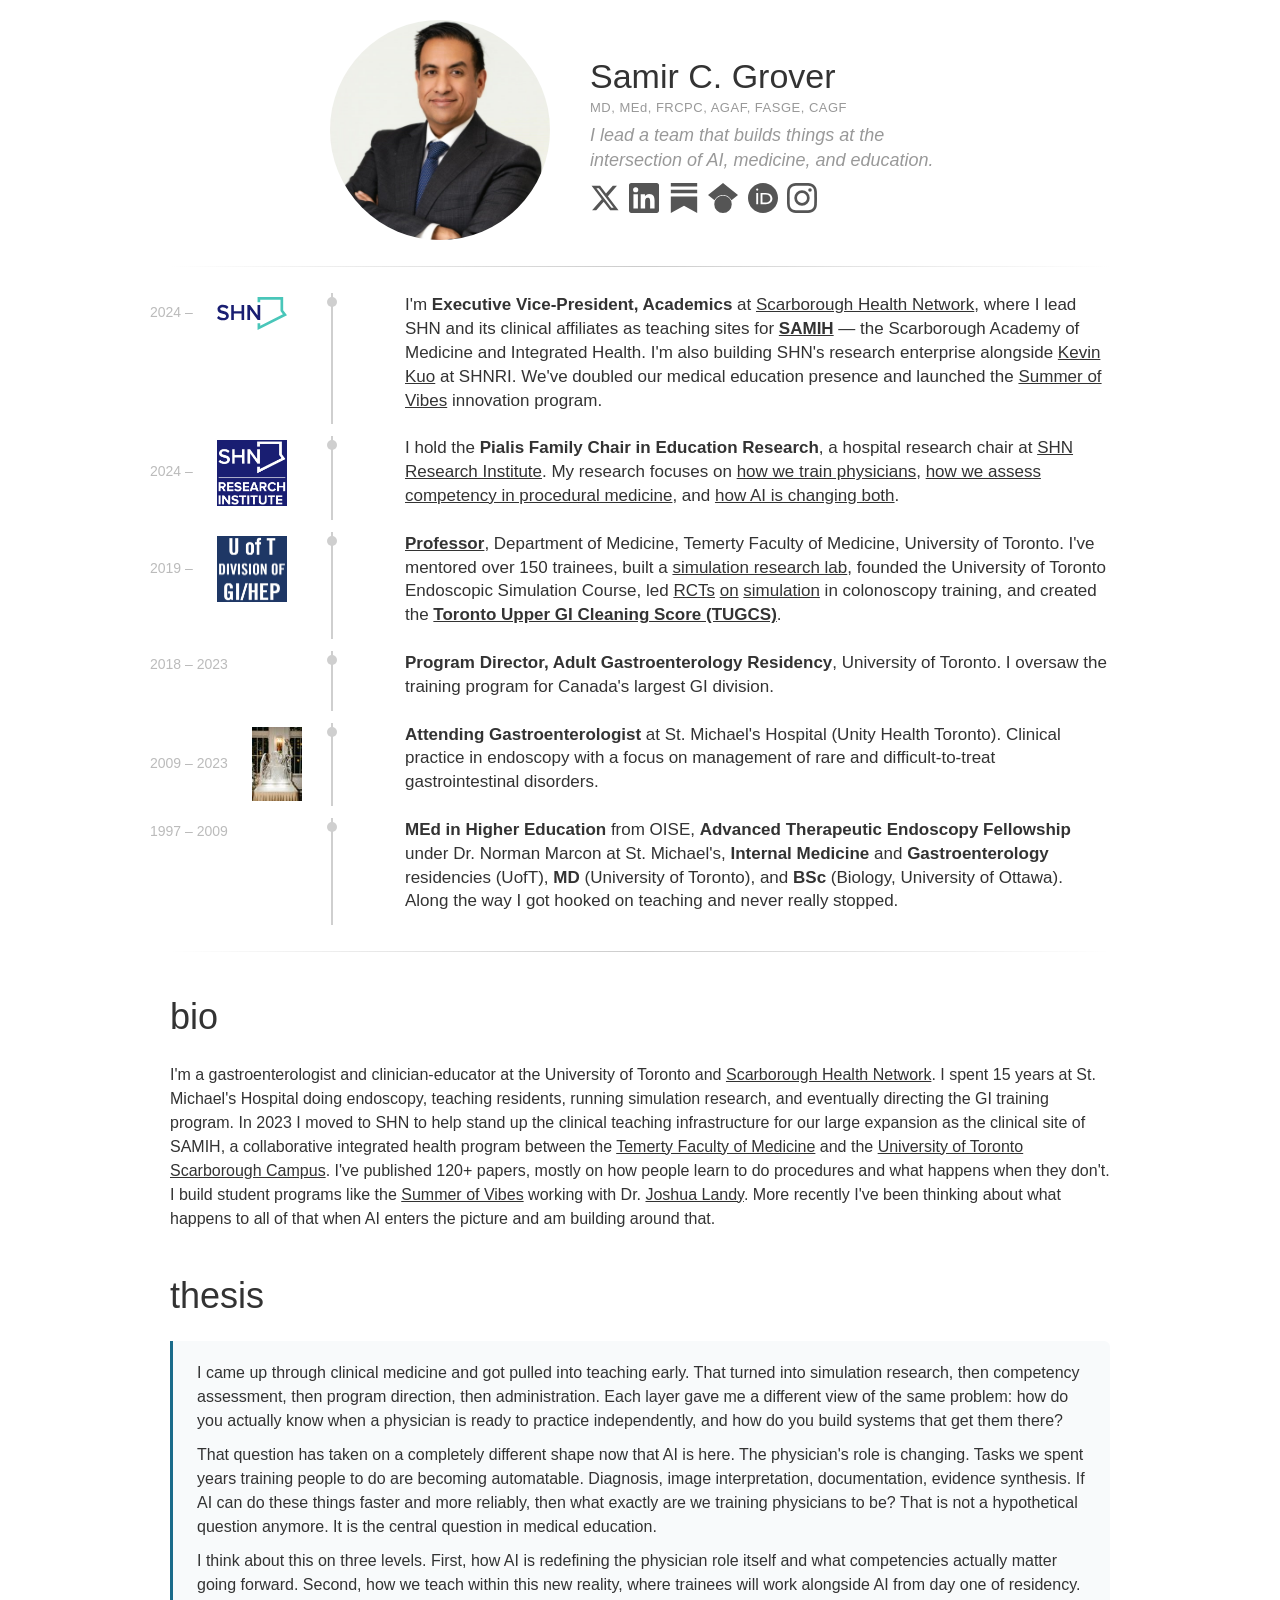
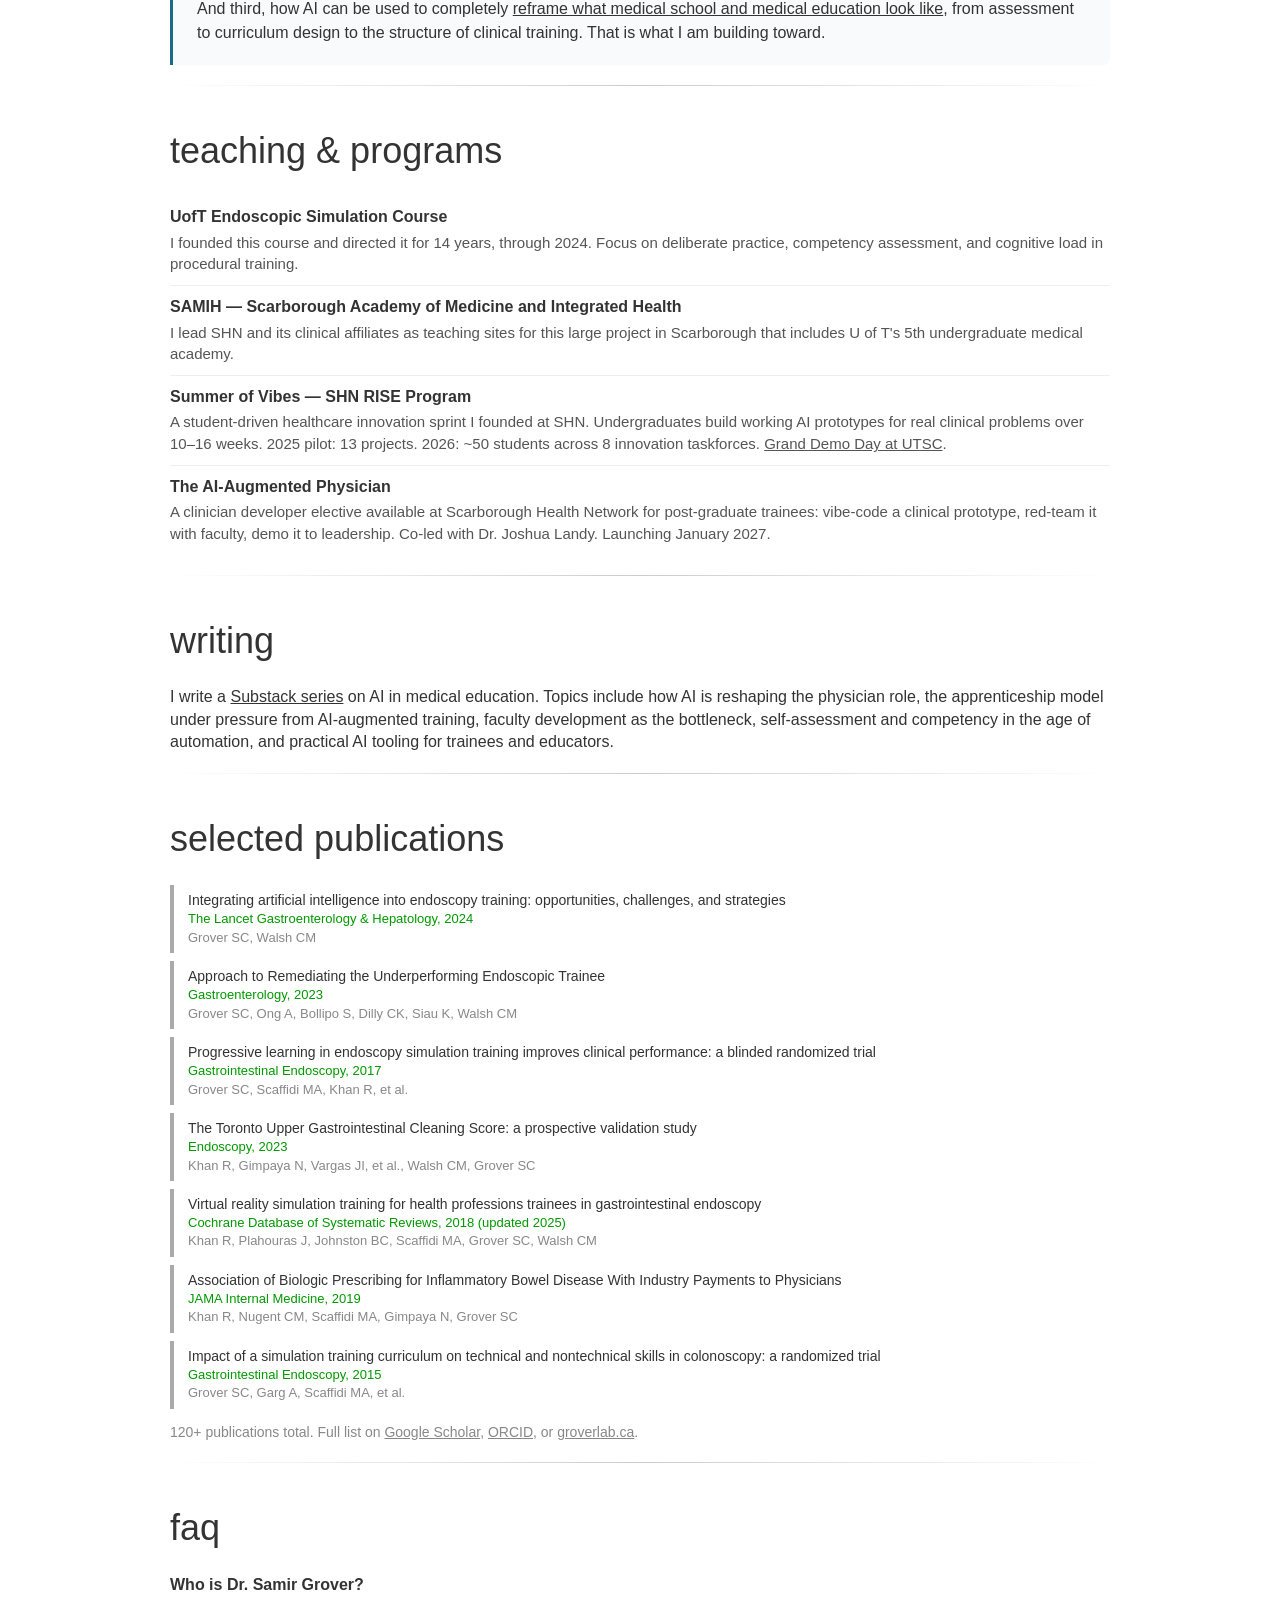
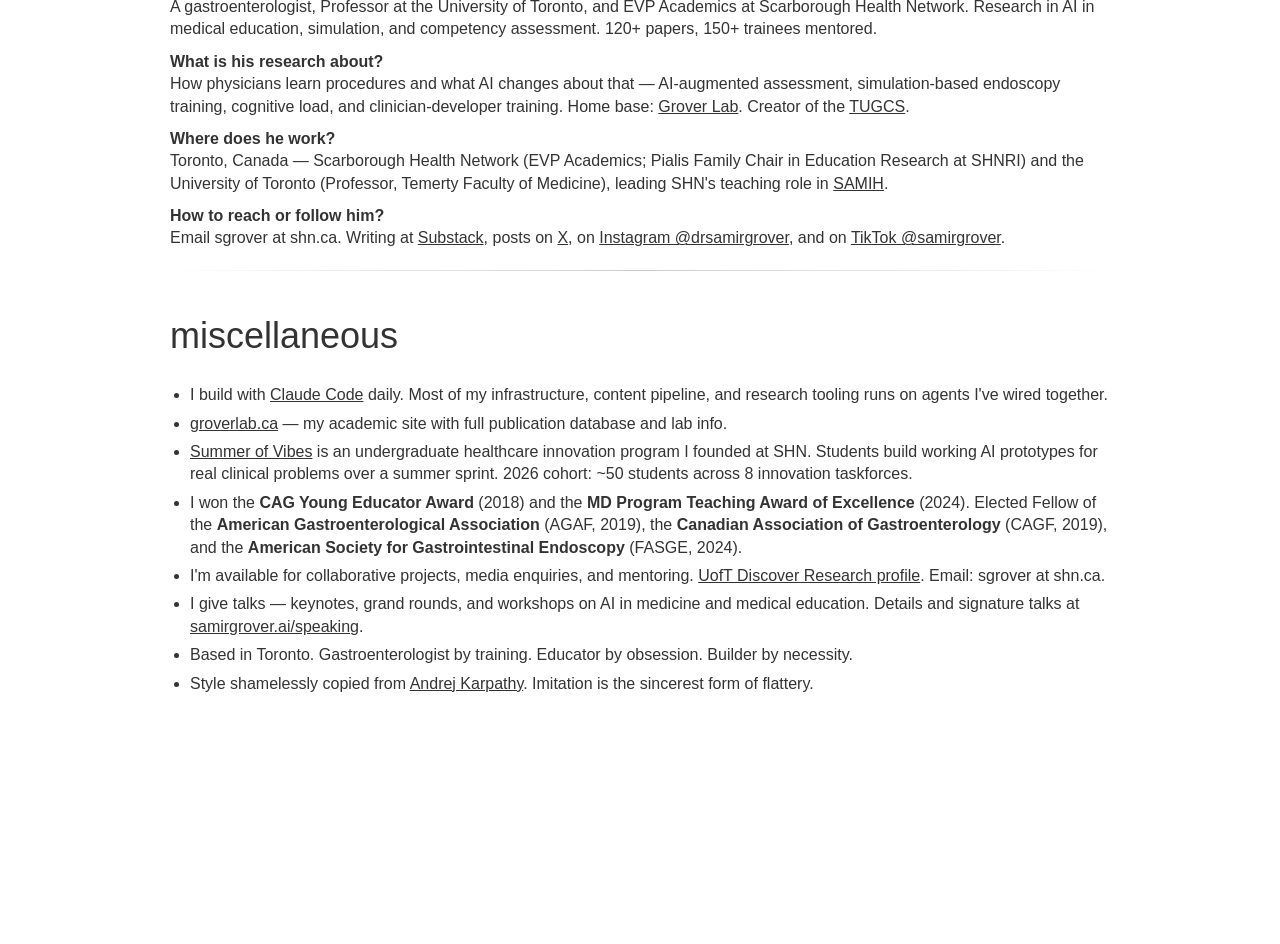
==== index.html @ a2c98791 "AI-Augmented Physician elective: SHN post-grad trainees, drop grant line, launch January 2027 Co-Aut" ====
<!doctype html>
<html lang="en">
<head>
  <meta charset="UTF-8" />
  <meta name="viewport" content="width=device-width, initial-scale=1, shrink-to-fit=no" />
  <title>Dr. Samir C. Grover — Gastroenterologist Toronto | University of Toronto Division of Gastroenterology</title>
  <meta name="description" content="Dr. Samir C. Grover is a gastroenterologist, clinician-educator, and Professor at the University of Toronto Division of Gastroenterology and Hepatology. Executive Vice-President of Academics at Scarborough Health Network. Research in AI, simulation, and medical education in Toronto." />
  <meta name="keywords" content="Samir Grover, Samir C. Grover, Dr. Grover, Dr. Samir Grover, Toronto gastroenterology, Toronto gastroenterologist, gastroenterologist Toronto, gastroenterologist in Toronto, GI doctor Toronto, GI specialist Toronto, gastroenterology Toronto Ontario, University of Toronto gastroenterology, Division of Gastroenterology Toronto, Division of Gastroenterology and Hepatology University of Toronto, UofT GI, UofT gastroenterology, GI Toronto, hepatology Toronto, endoscopy Toronto, endoscopist Toronto, colonoscopy Toronto, ERCP Toronto, Scarborough gastroenterologist, Scarborough GI, Scarborough Health Network gastroenterology, SHN gastroenterology, gastroenterology Scarborough Ontario, IBD Toronto, inflammatory bowel disease Toronto, GTA gastroenterologist, Ontario gastroenterologist, Canadian gastroenterologist, medical education, AI in medicine, simulation-based medical education, endoscopy training, colonoscopy training, SAMIH, TUGCS, AI medical education Toronto" />
  <meta name="author" content="Samir C. Grover" />
  <link rel="canonical" href="https://samirgrover.ai/" />

  <!-- Open Graph -->
  <meta property="og:type" content="profile" />
  <meta property="og:title" content="Samir C. Grover, MD MEd — Gastroenterologist & Medical Educator, University of Toronto" />
  <meta property="og:description" content="Professor, Division of Gastroenterology and Hepatology, University of Toronto. EVP Academics at Scarborough Health Network. Research in AI, simulation, and medical education." />
  <meta property="og:url" content="https://samirgrover.ai/" />
  <meta property="og:image" content="https://samirgrover.ai/assets/me.jpg" />
  <meta property="og:image:alt" content="Dr. Samir C. Grover — Toronto gastroenterologist, University of Toronto Division of Gastroenterology and Hepatology" />
  <meta property="og:image:width" content="400" />
  <meta property="og:image:height" content="400" />
  <meta property="og:site_name" content="Samir C. Grover" />
  <meta property="profile:first_name" content="Samir" />
  <meta property="profile:last_name" content="Grover" />

  <!-- Twitter Card -->
  <meta name="twitter:card" content="summary" />
  <meta name="twitter:site" content="@Samir_Grover" />
  <meta name="twitter:title" content="Samir C. Grover, MD MEd — Gastroenterologist, University of Toronto" />
  <meta name="twitter:description" content="Gastroenterologist, clinician-educator, and Professor at the University of Toronto Division of Gastroenterology and Hepatology. EVP Academics at Scarborough Health Network." />
  <meta name="twitter:image" content="https://samirgrover.ai/assets/me.jpg" />

  <!-- JSON-LD Structured Data -->
  <script type="application/ld+json">
  {
    "@context": "https://schema.org",
    "@type": "Person",
    "@id": "https://samirgrover.ai/#person",
    "name": "Samir C. Grover",
    "alternateName": ["Samir Grover", "Dr. Samir Grover", "Dr. Grover", "Samir Chandra Grover"],
    "givenName": "Samir",
    "familyName": "Grover",
    "honorificPrefix": "Dr.",
    "honorificSuffix": "MD, MEd, FRCPC, AGAF, FASGE, CAGF",
    "url": "https://samirgrover.ai",
    "image": "https://samirgrover.ai/assets/me.jpg",
    "description": "Gastroenterologist, clinician-educator, and Professor at the University of Toronto Division of Gastroenterology and Hepatology. Executive Vice-President of Academics at Scarborough Health Network.",
    "jobTitle": ["Executive Vice-President, Academics", "Professor", "Pialis Family Chair in Education Research"],
    "worksFor": [
      {
        "@type": "Organization",
        "name": "Scarborough Health Network",
        "url": "https://www.shn.ca"
      },
      {
        "@type": "Organization",
        "name": "University of Toronto, Division of Gastroenterology and Hepatology",
        "url": "https://www.deptmedicine.utoronto.ca/gastroenterology"
      },
      {
        "@type": "Organization",
        "name": "SHN Research Institute",
        "url": "https://www.shn.ca/shn-research-institute/"
      }
    ],
    "alumniOf": {
      "@type": "EducationalOrganization",
      "name": "University of Toronto"
    },
    "knowsAbout": ["Gastroenterology", "Medical Education", "Simulation-Based Medical Education", "Artificial Intelligence in Medicine", "Endoscopy", "Competency Assessment", "AI in Medical Education", "Colonoscopy Training", "Toronto Gastroenterology"],
    "memberOf": [
      {"@type": "Organization", "name": "American Gastroenterological Association"},
      {"@type": "Organization", "name": "Canadian Association of Gastroenterology"},
      {"@type": "Organization", "name": "American Society for Gastrointestinal Endoscopy"}
    ],
    "sameAs": [
      "https://www.wikidata.org/wiki/Q67440943",
      "https://x.com/Samir_Grover",
      "https://www.linkedin.com/in/samir-grover",
      "https://scholar.google.com/citations?user=-F_MCWQAAAAJ",
      "https://orcid.org/0000-0003-3392-1220",
      "https://www.researchgate.net/profile/Samir-Grover",
      "https://discover.research.utoronto.ca/11741-samir-c-grover",
      "https://samirgrovermd.substack.com",
      "https://www.instagram.com/drsamirgrover/",
      "https://www.tiktok.com/@samirgrover",
      "https://groverlab.ca",
      "https://www.groverlab.ca/samir-grover/",
      "https://summerofvibes.ca/samir-grover/"
    ],
    "address": {
      "@type": "PostalAddress",
      "addressLocality": "Toronto",
      "addressRegion": "Ontario",
      "addressCountry": "Canada"
    },
    "medicalSpecialty": "Gastroenterology",
    "hasOccupation": [
      {
        "@type": "Occupation",
        "name": "Gastroenterologist",
        "occupationalCategory": "29-1069.00",
        "occupationLocation": {
          "@type": "City",
          "name": "Toronto"
        }
      },
      {
        "@type": "Occupation",
        "name": "Endoscopist",
        "occupationLocation": {
          "@type": "City",
          "name": "Toronto"
        }
      }
    ]
  }
  </script>

  <!-- Physician structured data -->
  <script type="application/ld+json">
  {
    "@context": "https://schema.org",
    "@type": "Physician",
    "@id": "https://samirgrover.ai/#physician",
    "mainEntityOfPage": {"@id": "https://samirgrover.ai/#person"},
    "name": "Dr. Samir C. Grover",
    "image": "https://samirgrover.ai/assets/me.jpg",
    "url": "https://samirgrover.ai",
    "telephone": "",
    "email": "sgrover@shn.ca",
    "description": "Toronto gastroenterologist and endoscopist. Professor in the Division of Gastroenterology and Hepatology at the University of Toronto. Specializing in endoscopy, colonoscopy, ERCP, inflammatory bowel disease, and rare gastrointestinal disorders. Executive Vice-President of Academics at Scarborough Health Network. Previously attending gastroenterologist at St. Michael's Hospital (Unity Health Toronto), 2009-2023.",
    "medicalSpecialty": [
      "Gastroenterology",
      "Hepatology",
      "Gastrointestinal Endoscopy"
    ],
    "availableService": [
      {"@type": "MedicalProcedure", "name": "Colonoscopy"},
      {"@type": "MedicalProcedure", "name": "Upper Endoscopy (EGD)"},
      {"@type": "MedicalProcedure", "name": "ERCP"},
      {"@type": "MedicalProcedure", "name": "Endoscopic Mucosal Resection"},
      {"@type": "MedicalProcedure", "name": "Polypectomy"}
    ],
    "hospitalAffiliation": [
      {"@type": "Hospital", "name": "Scarborough Health Network", "url": "https://www.shn.ca"}
    ],
    "address": {
      "@type": "PostalAddress",
      "addressLocality": "Toronto",
      "addressRegion": "Ontario",
      "addressCountry": "Canada"
    },
    "geo": {
      "@type": "GeoCoordinates",
      "latitude": 43.7764,
      "longitude": -79.2318
    },
    "areaServed": [
      {"@type": "City", "name": "Toronto"},
      {"@type": "City", "name": "Scarborough"},
      {"@type": "AdministrativeArea", "name": "Greater Toronto Area"},
      {"@type": "AdministrativeArea", "name": "Ontario"}
    ]
  }
  </script>

  <!-- FAQ structured data -->
  <script type="application/ld+json">
  {
    "@context": "https://schema.org",
    "@type": "FAQPage",
    "@id": "https://samirgrover.ai/#faq",
    "mainEntity": [
      {
        "@type": "Question",
        "name": "Who is Dr. Samir Grover?",
        "acceptedAnswer": {
          "@type": "Answer",
          "text": "Dr. Samir C. Grover is a gastroenterologist, Professor in the Division of Gastroenterology and Hepatology at the University of Toronto, and Executive Vice-President of Academics at Scarborough Health Network. His research focuses on AI in medical education, simulation-based training, and procedural competency assessment. He has published 120+ peer-reviewed papers and mentored over 150 trainees."
        }
      },
      {
        "@type": "Question",
        "name": "What is Dr. Grover's research about?",
        "acceptedAnswer": {
          "@type": "Answer",
          "text": "His research lab, Grover Lab (groverlab.ca), studies how physicians learn procedural skills and how artificial intelligence is reshaping medical education — including AI-augmented assessment, simulation-based endoscopy training, cognitive load, and clinician-developer training. He created the Toronto Upper GI Cleaning Score (TUGCS), now adopted in ASGE and ACG guidelines."
        }
      },
      {
        "@type": "Question",
        "name": "Where does Dr. Grover work?",
        "acceptedAnswer": {
          "@type": "Answer",
          "text": "Dr. Grover is based in Toronto, Ontario, Canada. He is Executive Vice-President of Academics at Scarborough Health Network, holds the Pialis Family Chair in Education Research at SHN Research Institute, and is a Professor in the Department of Medicine at the University of Toronto's Temerty Faculty of Medicine. He leads SHN's role as the clinical teaching site for SAMIH, the Scarborough Academy of Medicine and Integrated Health."
        }
      },
      {
        "@type": "Question",
        "name": "What is Summer of Vibes?",
        "acceptedAnswer": {
          "@type": "Answer",
          "text": "Summer of Vibes (summerofvibes.ca) is a student-driven healthcare AI innovation program Dr. Grover founded at Scarborough Health Network with Dr. Joshua Landy. Undergraduate and post-high school students build working AI prototypes for real clinical problems over a summer sprint — roughly 50 students across 8 innovation taskforces in 2026."
        }
      },
      {
        "@type": "Question",
        "name": "How can I contact or follow Dr. Grover?",
        "acceptedAnswer": {
          "@type": "Answer",
          "text": "Email sgrover@shn.ca. He writes about AI in medical education at samirgrovermd.substack.com, posts on X as @Samir_Grover, on Instagram as @drsamirgrover, and on TikTok as @samirgrover. Academic profiles: Google Scholar, ORCID 0000-0003-3392-1220, and the University of Toronto Discover Research portal."
        }
      }
    ]
  }
  </script>

  <!-- Entity identity links -->
  <link rel="me" href="https://orcid.org/0000-0003-3392-1220" />
  <link rel="me" href="https://scholar.google.com/citations?user=-F_MCWQAAAAJ" />
  <link rel="me" href="https://www.researchgate.net/profile/Samir-Grover" />
  <link rel="me" href="https://www.linkedin.com/in/samir-grover" />
  <link rel="me" href="https://x.com/Samir_Grover" />
  <link rel="me" href="https://samirgrovermd.substack.com" />
  <link rel="me" href="https://www.instagram.com/drsamirgrover/" />
  <link rel="me" href="https://www.tiktok.com/@samirgrover" />
  <link rel="me" href="https://www.wikidata.org/wiki/Q67440943" />

  <!-- LLM retrieval files -->
  <link rel="alternate" type="text/plain" href="https://samirgrover.ai/llms.txt" title="LLM summary" />
  <link rel="alternate" type="text/plain" href="https://samirgrover.ai/llms-full.txt" title="LLM full context" />

  <link rel="icon" href="favicon.svg" type="image/svg+xml" />
  <link rel="icon" href="favicon.ico" sizes="any" />
  <link rel="stylesheet" href="style.css" />
</head>
<body>

<!-- ——— Header ——— -->
<div id="dhead" class="container">
  <div class="row">
    <div id="dpic">
      <img src="assets/me.jpg" class="ppic" alt="Dr. Samir C. Grover — Toronto gastroenterologist, endoscopist, and medical educator at the University of Toronto Division of Gastroenterology and Hepatology" />
    </div>
    <div id="ddesc">
      <h1>Samir C. Grover</h1>
      <div style="font-size:13px; color:#999; margin-top:-2px; margin-bottom:6px; letter-spacing:0.5px;">MD, MEd, FRCPC, AGAF, FASGE, CAGF</div>
      <h2>I lead a team that builds things at the intersection of AI, medicine, and education.</h2>
      <div id="dico">
        <a href="https://x.com/Samir_Grover" title="X / Twitter"><svg viewBox="0 0 24 24"><path d="M18.244 2.25h3.308l-7.227 8.26 8.502 11.24H16.17l-5.214-6.817L4.99 21.75H1.68l7.73-8.835L1.254 2.25H8.08l4.713 6.231zm-1.161 17.52h1.833L7.084 4.126H5.117z"/></svg></a>
        <a href="https://www.linkedin.com/in/samir-grover" title="LinkedIn"><svg viewBox="0 0 24 24"><path d="M20.447 20.452h-3.554v-5.569c0-1.328-.027-3.037-1.852-3.037-1.853 0-2.136 1.445-2.136 2.939v5.667H9.351V9h3.414v1.561h.046c.477-.9 1.637-1.85 3.37-1.85 3.601 0 4.267 2.37 4.267 5.455v6.286zM5.337 7.433a2.062 2.062 0 01-2.063-2.065 2.064 2.064 0 112.063 2.065zm1.782 13.019H3.555V9h3.564v11.452zM22.225 0H1.771C.792 0 0 .774 0 1.729v20.542C0 23.227.792 24 1.771 24h20.451C23.2 24 24 23.227 24 22.271V1.729C24 .774 23.2 0 22.222 0h.003z"/></svg></a>
        <a href="https://samirgrovermd.substack.com" title="Substack"><svg viewBox="0 0 24 24"><path d="M22.539 8.242H1.46V5.406h21.08v2.836zM1.46 10.812V24L12 18.11 22.54 24V10.812H1.46zM22.54 0H1.46v2.836h21.08V0z"/></svg></a>
        <a href="https://scholar.google.com/citations?user=-F_MCWQAAAAJ" title="Google Scholar"><svg viewBox="0 0 24 24"><path d="M5.242 13.769L0 9.5 12 0l12 9.5-5.242 4.269C17.548 11.249 14.978 9.5 12 9.5c-2.977 0-5.548 1.748-6.758 4.269zM12 10a7 7 0 1 0 0 14 7 7 0 0 0 0-14z"/></svg></a>
        <a href="https://orcid.org/0000-0003-3392-1220" title="ORCID"><svg viewBox="0 0 24 24"><path d="M12 0C5.372 0 0 5.372 0 12s5.372 12 12 12 12-5.372 12-12S18.628 0 12 0zM7.369 4.378a.89.89 0 110 1.781.89.89 0 010-1.781zm-.754 3.569h1.509v8.985H6.615V7.947zm3.44 0h4.083c3.825 0 5.39 2.482 5.39 4.487 0 2.461-1.985 4.498-5.282 4.498h-4.19V7.947zm1.508 1.313v6.359h2.467c2.741 0 3.89-1.595 3.89-3.18 0-1.773-1.322-3.179-3.782-3.179h-2.575z"/></svg></a>
        <a href="https://www.instagram.com/drsamirgrover/" title="Instagram"><svg viewBox="0 0 24 24"><path d="M12 2.163c3.204 0 3.584.012 4.85.07 3.252.148 4.771 1.691 4.919 4.919.058 1.265.069 1.645.069 4.849 0 3.205-.012 3.584-.069 4.849-.149 3.225-1.664 4.771-4.919 4.919-1.266.058-1.644.07-4.85.07-3.204 0-3.584-.012-4.849-.07-3.26-.149-4.771-1.699-4.919-4.92-.058-1.265-.07-1.644-.07-4.849 0-3.204.013-3.583.07-4.849.149-3.227 1.664-4.771 4.919-4.919 1.266-.057 1.645-.069 4.849-.069zm0-2.163c-3.259 0-3.667.014-4.947.072-4.358.2-6.78 2.618-6.98 6.98-.059 1.281-.073 1.689-.073 4.948 0 3.259.014 3.668.072 4.948.2 4.358 2.618 6.78 6.98 6.98 1.281.058 1.689.072 4.948.072 3.259 0 3.668-.014 4.948-.072 4.354-.2 6.782-2.618 6.979-6.98.059-1.28.073-1.689.073-4.948 0-3.259-.014-3.667-.072-4.947-.196-4.354-2.617-6.78-6.979-6.98-1.281-.059-1.69-.073-4.949-.073zm0 5.838a6.162 6.162 0 100 12.324 6.162 6.162 0 000-12.324zm0 10.162a4 4 0 110-8 4 4 0 010 8zm6.406-11.845a1.44 1.44 0 100 2.881 1.44 1.44 0 000-2.881z"/></svg></a>
      </div>
    </div>
  </div>
</div>

<div class="container"><hr /></div>

<!-- ——— Timeline ——— -->
<div id="history" class="container">

  <div class="entry">
    <div class="timespan">2024 &ndash; <img src="assets/shn.svg" alt="SHN" style="max-width:70px; vertical-align:middle; margin-left:20px;" /></div>
    <div class="ico"><div class="entry-dot"></div></div>
    <div class="desc">
      I'm <b>Executive Vice-President, Academics</b> at <a href="https://www.shn.ca">Scarborough Health Network</a>, where I lead SHN and its clinical affiliates as teaching sites for <a href="https://www.utsc.utoronto.ca/samih/"><b>SAMIH</b></a> &mdash; the Scarborough Academy of Medicine and Integrated Health. I'm also building SHN's research enterprise alongside <a href="https://ihpme.utoronto.ca/faculty-profile/kuo-kevin-h-m/">Kevin Kuo</a> at SHNRI. We've doubled our medical education presence and launched the <a href="https://www.shn.ca/summer-of-vibes/">Summer of Vibes</a> innovation program.
    </div>
  </div>

  <div class="entry">
    <div class="timespan">2024 &ndash; <img src="assets/shnri.png" alt="SHNRI" style="max-width:70px; vertical-align:middle; margin-left:20px;" /></div>
    <div class="ico"><div class="entry-dot"></div></div>
    <div class="desc">
      I hold the <b>Pialis Family Chair in Education Research</b>, a hospital research chair at <a href="https://www.shn.ca/shn-research-institute/">SHN Research Institute</a>. My research focuses on <a href="https://pubmed.ncbi.nlm.nih.gov/30117156/">how we train physicians</a>, <a href="https://pubmed.ncbi.nlm.nih.gov/36162425/">how we assess competency in procedural medicine</a>, and <a href="https://pubmed.ncbi.nlm.nih.gov/37832570/">how AI is changing both</a>.
    </div>
  </div>

  <div class="entry">
    <div class="timespan">2019 &ndash; <img src="assets/gastrohep.png" alt="Division of GI/Hep" style="max-width:70px; vertical-align:middle; margin-left:20px;" /></div>
    <div class="ico"><div class="entry-dot"></div><img src="assets/uoft.png" alt="University of Toronto" style="max-width:36px;" /></div>
    <div class="desc">
      <a href="https://discover.research.utoronto.ca/11741-samir-c-grover"><b>Professor</b></a>, Department of Medicine, Temerty Faculty of Medicine, University of Toronto. I've mentored over 150 trainees, built a <a href="https://groverlab.ca">simulation research lab</a>, founded the University of Toronto Endoscopic Simulation Course, led <a href="https://pubmed.ncbi.nlm.nih.gov/26007221/">RCTs</a> <a href="https://pubmed.ncbi.nlm.nih.gov/28366440/">on</a> <a href="https://pubmed.ncbi.nlm.nih.gov/31912560/">simulation</a> in colonoscopy training, and created the <a href="https://pubmed.ncbi.nlm.nih.gov/35642290/"><b>Toronto Upper GI Cleaning Score (TUGCS)</b></a>.
    </div>
  </div>

  <div class="entry">
    <div class="timespan">2018 &ndash; 2023</div>
    <div class="ico"><div class="entry-dot"></div></div>
    <div class="desc">
      <b>Program Director, Adult Gastroenterology Residency</b>, University of Toronto. I oversaw the training program for Canada's largest GI division.
    </div>
  </div>

  <div class="entry">
    <div class="timespan">2009 &ndash; 2023 <img src="assets/stmichael.jpg" alt="St. Michael's Hospital" style="max-width:50px; vertical-align:middle; margin-left:20px;" /></div>
    <div class="ico"><div class="entry-dot"></div></div>
    <div class="desc">
      <b>Attending Gastroenterologist</b> at St. Michael's Hospital (Unity Health Toronto). Clinical practice in endoscopy with a focus on management of rare and difficult-to-treat gastrointestinal disorders.
    </div>
  </div>

  <div class="entry">
    <div class="timespan">1997 &ndash; 2009</div>
    <div class="ico"><div class="entry-dot"></div><img src="assets/uoft.png" alt="University of Toronto" style="max-width:36px;" /></div>
    <div class="desc">
      <b>MEd in Higher Education</b> from OISE, <b>Advanced Therapeutic Endoscopy Fellowship</b> under Dr. Norman Marcon at St. Michael's, <b>Internal Medicine</b> and <b>Gastroenterology</b> residencies (UofT), <b>MD</b> (University of Toronto), and <b>BSc</b> (Biology, University of Ottawa). Along the way I got hooked on teaching and never really stopped.
    </div>
  </div>

</div>

<div class="container"><hr /></div>

<!-- ——— Bio ——— -->
<div class="container" id="bio">
  <div class="ctitle">bio</div>
  <p>
    I'm a gastroenterologist and clinician-educator at the University of Toronto and <a href="https://www.shn.ca">Scarborough Health Network</a>. I spent 15 years at St. Michael's Hospital doing endoscopy, teaching residents, running simulation research, and eventually directing the GI training program. In 2023 I moved to SHN to help stand up the clinical teaching infrastructure for our large expansion as the clinical site of SAMIH, a collaborative integrated health program between the <a href="https://temertymedicine.utoronto.ca">Temerty Faculty of Medicine</a> and the <a href="https://www.utsc.utoronto.ca">University of Toronto Scarborough Campus</a>. I've published 120+ papers, mostly on how people learn to do procedures and what happens when they don't. I build student programs like the <a href="https://www.shn.ca/summer-of-vibes/">Summer of Vibes</a> working with Dr. <a href="https://www.linkedin.com/in/joshua-landy-a0655236/">Joshua Landy</a>. More recently I've been thinking about what happens to all of that when AI enters the picture and am building around that.
  </p>
</div>

<!-- ——— Thesis ——— -->
<div class="container">
  <div class="ctitle">thesis</div>
  <div id="thesis">
    <p>
      I came up through clinical medicine and got pulled into teaching early. That turned into simulation research, then competency assessment, then program direction, then administration. Each layer gave me a different view of the same problem: how do you actually know when a physician is ready to practice independently, and how do you build systems that get them there?
    </p>
    <p>
      That question has taken on a completely different shape now that AI is here. The physician's role is changing. Tasks we spent years training people to do are becoming automatable. Diagnosis, image interpretation, documentation, evidence synthesis. If AI can do these things faster and more reliably, then what exactly are we training physicians to be? That is not a hypothetical question anymore. It is the central question in medical education.
    </p>
    <p>
      I think about this on three levels. First, how AI is redefining the physician role itself and what competencies actually matter going forward. Second, how we teach within this new reality, where trainees will work alongside AI from day one of residency. And third, how AI can be used to completely <a href="https://sharpenedu.com">reframe what medical school and medical education look like</a>, from assessment to curriculum design to the structure of clinical training. That is what I am building toward.
    </p>
  </div>
</div>

<div class="container"><hr /></div>

<!-- ——— Teaching & Programs ——— -->
<div class="container" id="teaching">
  <div class="ctitle">teaching &amp; programs</div>

  <div class="prog">
    <div class="ptitle">UofT Endoscopic Simulation Course</div>
    <div class="pdesc">I founded this course and directed it for 14 years, through 2024. Focus on deliberate practice, competency assessment, and cognitive load in procedural training.</div>
  </div>

  <div class="prog">
    <div class="ptitle">SAMIH &mdash; Scarborough Academy of Medicine and Integrated Health</div>
    <div class="pdesc">I lead SHN and its clinical affiliates as teaching sites for this large project in Scarborough that includes U of T's 5th undergraduate medical academy.</div>
  </div>

  <div class="prog">
    <div class="ptitle">Summer of Vibes &mdash; SHN RISE Program</div>
    <div class="pdesc">A student-driven healthcare innovation sprint I founded at SHN. Undergraduates build working AI prototypes for real clinical problems over 10&ndash;16 weeks. 2025 pilot: 13 projects. 2026: ~50 students across 8 innovation taskforces. <a href="https://www.youtube.com/watch?v=kEQxolpT3lc">Grand Demo Day at UTSC</a>.</div>
  </div>

  <div class="prog">
    <div class="ptitle">The AI-Augmented Physician</div>
    <div class="pdesc">A clinician developer elective available at Scarborough Health Network for post-graduate trainees: vibe-code a clinical prototype, red-team it with faculty, demo it to leadership. Co-led with Dr. Joshua Landy. Launching January 2027.</div>
  </div>

</div>

<div class="container"><hr /></div>

<!-- ——— Writing ——— -->
<div class="container">
  <div class="ctitle">writing</div>
  <p>
    I write a <a href="https://samirgrovermd.substack.com">Substack series</a> on AI in medical education. Topics include how AI is reshaping the physician role, the apprenticeship model under pressure from AI-augmented training, faculty development as the bottleneck, self-assessment and competency in the age of automation, and practical AI tooling for trainees and educators.
  </p>
</div>

<div class="container"><hr /></div>

<!-- ——— Selected Publications ——— -->
<div class="container">
  <div class="ctitle">selected publications</div>

  <div class="pub">
    <div class="pub-title"><a href="https://pubmed.ncbi.nlm.nih.gov/37832570/">Integrating artificial intelligence into endoscopy training: opportunities, challenges, and strategies</a></div>
    <div class="pub-venue">The Lancet Gastroenterology &amp; Hepatology, 2024</div>
    <div class="pub-authors">Grover SC, Walsh CM</div>
  </div>

  <div class="pub">
    <div class="pub-title"><a href="https://pubmed.ncbi.nlm.nih.gov/37832593/">Approach to Remediating the Underperforming Endoscopic Trainee</a></div>
    <div class="pub-venue">Gastroenterology, 2023</div>
    <div class="pub-authors">Grover SC, Ong A, Bollipo S, Dilly CK, Siau K, Walsh CM</div>
  </div>

  <div class="pub">
    <div class="pub-title"><a href="https://pubmed.ncbi.nlm.nih.gov/28366440/">Progressive learning in endoscopy simulation training improves clinical performance: a blinded randomized trial</a></div>
    <div class="pub-venue">Gastrointestinal Endoscopy, 2017</div>
    <div class="pub-authors">Grover SC, Scaffidi MA, Khan R, et al.</div>
  </div>

  <div class="pub">
    <div class="pub-title"><a href="https://pubmed.ncbi.nlm.nih.gov/35642290/">The Toronto Upper Gastrointestinal Cleaning Score: a prospective validation study</a></div>
    <div class="pub-venue">Endoscopy, 2023</div>
    <div class="pub-authors">Khan R, Gimpaya N, Vargas JI, et al., Walsh CM, Grover SC</div>
  </div>

  <div class="pub">
    <div class="pub-title"><a href="https://pubmed.ncbi.nlm.nih.gov/30117156/">Virtual reality simulation training for health professions trainees in gastrointestinal endoscopy</a></div>
    <div class="pub-venue">Cochrane Database of Systematic Reviews, 2018 (updated 2025)</div>
    <div class="pub-authors">Khan R, Plahouras J, Johnston BC, Scaffidi MA, Grover SC, Walsh CM</div>
  </div>

  <div class="pub">
    <div class="pub-title"><a href="https://pubmed.ncbi.nlm.nih.gov/31282918/">Association of Biologic Prescribing for Inflammatory Bowel Disease With Industry Payments to Physicians</a></div>
    <div class="pub-venue">JAMA Internal Medicine, 2019</div>
    <div class="pub-authors">Khan R, Nugent CM, Scaffidi MA, Gimpaya N, Grover SC</div>
  </div>

  <div class="pub">
    <div class="pub-title"><a href="https://pubmed.ncbi.nlm.nih.gov/26007221/">Impact of a simulation training curriculum on technical and nontechnical skills in colonoscopy: a randomized trial</a></div>
    <div class="pub-venue">Gastrointestinal Endoscopy, 2015</div>
    <div class="pub-authors">Grover SC, Garg A, Scaffidi MA, et al.</div>
  </div>

  <p style="font-size:14px; color:#888; margin-top:14px;">
    120+ publications total. Full list on <a href="https://scholar.google.com/citations?user=-F_MCWQAAAAJ">Google Scholar</a>,
    <a href="https://orcid.org/0000-0003-3392-1220">ORCID</a>, or
    <a href="https://groverlab.ca">groverlab.ca</a>.
  </p>
</div>

<div class="container"><hr /></div>

<!-- ——— FAQ ——— -->
<div class="container" id="faq">
  <div class="ctitle">faq</div>
  <p style="margin-bottom:10px;"><b>Who is Dr. Samir Grover?</b><br />
  A gastroenterologist, Professor at the University of Toronto, and EVP Academics at Scarborough Health Network. Research in AI in medical education, simulation, and competency assessment. 120+ papers, 150+ trainees mentored.</p>
  <p style="margin-bottom:10px;"><b>What is his research about?</b><br />
  How physicians learn procedures and what AI changes about that — AI-augmented assessment, simulation-based endoscopy training, cognitive load, and clinician-developer training. Home base: <a href="https://groverlab.ca">Grover Lab</a>. Creator of the <a href="https://pubmed.ncbi.nlm.nih.gov/35642290/">TUGCS</a>.</p>
  <p style="margin-bottom:10px;"><b>Where does he work?</b><br />
  Toronto, Canada — Scarborough Health Network (EVP Academics; Pialis Family Chair in Education Research at SHNRI) and the University of Toronto (Professor, Temerty Faculty of Medicine), leading SHN's teaching role in <a href="https://www.utsc.utoronto.ca/samih/">SAMIH</a>.</p>
  <p style="margin-bottom:10px;"><b>How to reach or follow him?</b><br />
  Email sgrover at shn.ca. Writing at <a href="https://samirgrovermd.substack.com">Substack</a>, posts on <a href="https://x.com/Samir_Grover">X</a>, on <a href="https://www.instagram.com/drsamirgrover/">Instagram @drsamirgrover</a>, and on <a href="https://www.tiktok.com/@samirgrover">TikTok @samirgrover</a>.</p>
</div>

<div class="container"><hr /></div>

<!-- ——— Misc ——— -->
<div class="container">
  <div class="ctitle">miscellaneous</div>
  <ul class="misc-list">
    <li>I build with <a href="https://claude.ai">Claude Code</a> daily. Most of my infrastructure, content pipeline, and research tooling runs on agents I've wired together.</li>
    <li><a href="https://groverlab.ca">groverlab.ca</a> &mdash; my academic site with full publication database and lab info.</li>
    <li><a href="https://summerofvibes.ca">Summer of Vibes</a> is an undergraduate healthcare innovation program I founded at SHN. Students build working AI prototypes for real clinical problems over a summer sprint. 2026 cohort: ~50 students across 8 innovation taskforces.</li>
    <li>I won the <b>CAG Young Educator Award</b> (2018) and the <b>MD Program Teaching Award of Excellence</b> (2024). Elected Fellow of the <b>American Gastroenterological Association</b> (AGAF, 2019), the <b>Canadian Association of Gastroenterology</b> (CAGF, 2019), and the <b>American Society for Gastrointestinal Endoscopy</b> (FASGE, 2024).</li>
    <li>I'm available for collaborative projects, media enquiries, and mentoring. <a href="https://discover.research.utoronto.ca/11741-samir-c-grover">UofT Discover Research profile</a>. Email: sgrover at shn.ca.</li>
    <li>I give talks — keynotes, grand rounds, and workshops on AI in medicine and medical education. Details and signature talks at <a href="/speaking/">samirgrover.ai/speaking</a>.</li>
    <li>Based in Toronto. Gastroenterologist by training. Educator by obsession. Builder by necessity.</li>
    <li>Style shamelessly copied from <a href="https://karpathy.ai">Andrej Karpathy</a>. Imitation is the sincerest form of flattery.</li>
  </ul>
</div>

<br><br><br><br><br><br><br><br><br><br><br>


</body>
</html>
---- style.css ----
/* samirgrover.ai — karpathy.ai-matched styling, pure CSS, 0 frameworks */

* { margin: 0; padding: 0; box-sizing: border-box; }

body {
  font-family: sans-serif;
  font-size: 16px;
  line-height: 1.4;
  color: #333;
  background: #fff;
  margin: 0;
  padding: 0;
}

a { color: inherit; }
a:hover { text-decoration: underline; }

.container {
  width: 970px;
  margin-left: auto;
  margin-right: auto;
  padding: 0 15px;
}

/* — Header — */
#dhead {
  margin-top: 20px;
}

#dhead .row {
  display: flex;
  align-items: center;
  justify-content: center;
  gap: 40px;
}

#dpic {
  flex-shrink: 0;
}

.ppic {
  width: 220px;
  height: 220px;
  border-radius: 110px;
  object-fit: cover;
  object-position: center center;
}

#ddesc {
  padding-top: 0;
}

#ddesc h1 {
  font-size: 34px;
  font-weight: normal;
}

#ddesc h2 {
  font-size: 18px;
  font-weight: normal;
  font-style: italic;
  color: #999;
  max-width: 360px;
}

#dico {
  margin-top: 10px;
}

#dico img, #dico svg {
  width: 30px;
  height: 30px;
  margin-right: 5px;
  fill: #555;
  vertical-align: middle;
}

#dico a {
  text-decoration: none;
  display: inline-block;
}

#dico a:hover svg {
  fill: #111;
}

#demail {
  font-size: 14px;
  color: #555;
  margin-top: 6px;
  opacity: 0;
  transition: opacity 0.7s;
}

#demail.shown {
  opacity: 1;
}

/* — HR — */
hr {
  border: none;
  height: 1px;
  background: linear-gradient(to right, #fff, #ccc, #fff);
  margin: 20px 0;
}

/* — Section Titles — */
.ctitle {
  font-size: 36px;
  margin-bottom: 20px;
  margin-top: 40px;
}

/* — Timeline — */
#history .entry {
  display: grid;
  grid-template-columns: repeat(12, 1fr);
  padding: 6px 0;
}

#history .entry .timespan {
  grid-column: span 2;
  font-size: 14px;
  color: #bbb;
  padding-top: 4px;
  margin-left: -20px;
}

#history .entry .ico {
  grid-column: span 1;
  position: relative;
  display: flex;
  align-items: flex-start;
  padding-top: 4px;
}

#history .entry .ico::before {
  content: '';
  position: absolute;
  left: 4px;
  top: 0;
  bottom: 0;
  width: 2px;
  background: #cfcfcf;
}

.entry-dot {
  width: 10px;
  height: 10px;
  border-radius: 5px;
  background: #cfcfcf;
  position: relative;
  z-index: 1;
}

#history .entry .ico img {
  max-width: 80px;
  border-radius: 5px;
  margin-left: 10px;
  position: relative;
  z-index: 1;
}

#history .entry .desc {
  grid-column: span 9;
  font-size: 17px;
  padding-bottom: 12px;
}

#history .entry .desc {
  grid-column: span 9;
  font-size: 17px;
  padding-bottom: 12px;
}

/* — Bio paragraph — */
#bio p {
  font-size: 16px;
  line-height: 1.5;
}

/* — Thesis box — */
#thesis {
  background: #f8fafb;
  border-left: 3px solid #1a6b8a;
  padding: 20px 24px;
  margin: 20px 0 10px 0;
  border-radius: 0 6px 6px 0;
}

#thesis p {
  font-size: 16px;
  line-height: 1.5;
}

#thesis p + p {
  margin-top: 10px;
}

/* — Writing (no gray bg) — */
.wlist {
  list-style: none;
  padding: 0;
}

.wlist li {
  padding: 4px 0;
  font-size: 16px;
}

.wvenue {
  font-size: 14px;
  color: #999;
}

/* — Gray background sections — */
.gray-bg {
  background-color: #eee;
  padding-top: 1px;
  margin-top: 10px;
}

/* — Teaching / Programs — */
.prog {
  padding: 10px 0;
  border-bottom: 1px solid #eee;
}

.prog:last-child {
  border-bottom: none;
}

.prog .ptitle {
  font-weight: bold;
  font-size: 16px;
  margin-bottom: 3px;
}

.prog .pdesc {
  font-size: 15px;
  color: #555;
  line-height: 1.45;
}

/* — Publications — */
.pub {
  padding: 6px 0 6px 14px;
  border-left: 4px solid #aaa;
  margin-bottom: 8px;
  font-size: 14px;
  line-height: 1.4;
}

.pub .pub-title a {
  text-decoration: none;
}

.pub .pub-title a:hover {
  text-decoration: underline;
}

.pub .pub-venue {
  color: #090;
  font-size: 13px;
}

.pub .pub-authors {
  color: #888;
  font-size: 13px;
}

/* — Misc — */
.misc-list {
  padding-left: 20px;
}

.misc-list li {
  padding: 3px 0;
  font-size: 16px;
}

/* — Responsive — */
@media (max-width: 991px) {
  .container {
    width: auto;
    padding: 0 15px;
  }

  #dhead .row {
    flex-direction: column;
    text-align: center;
  }

  #dpic {
    margin-bottom: 16px;
  }

  #ddesc {
    text-align: center;
  }

  #ddesc h2 {
    max-width: 100%;
  }

  #history .entry .ico {
    display: none;
  }

  #history .entry .timespan {
    grid-column: span 3;
  }

  #history .entry .desc {
    grid-column: span 9;
    font-size: 15px;
  }
}

@media (max-width: 768px) {
  .ppic {
    width: 160px;
    height: 160px;
    border-radius: 80px;
  }

  #history .entry .desc {
    font-size: 14px;
  }

  .ctitle {
    font-size: 28px;
  }
}
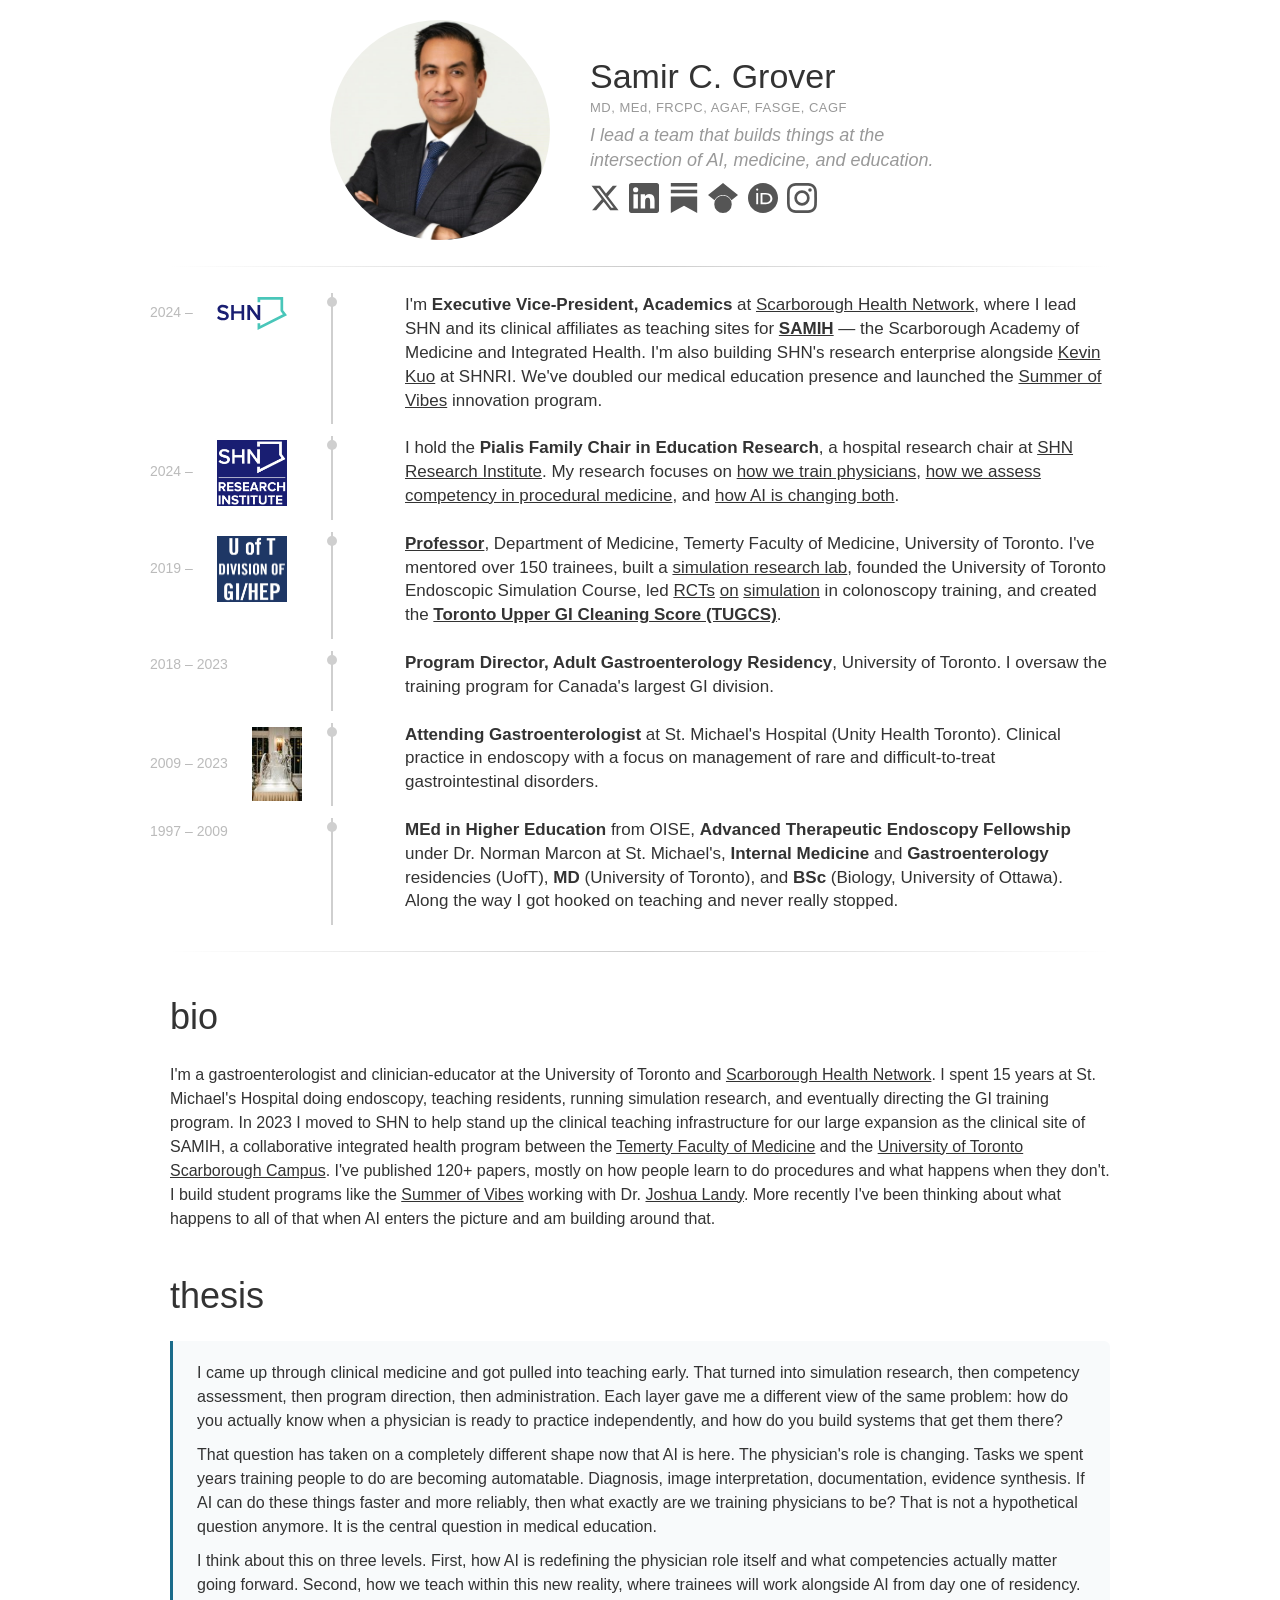
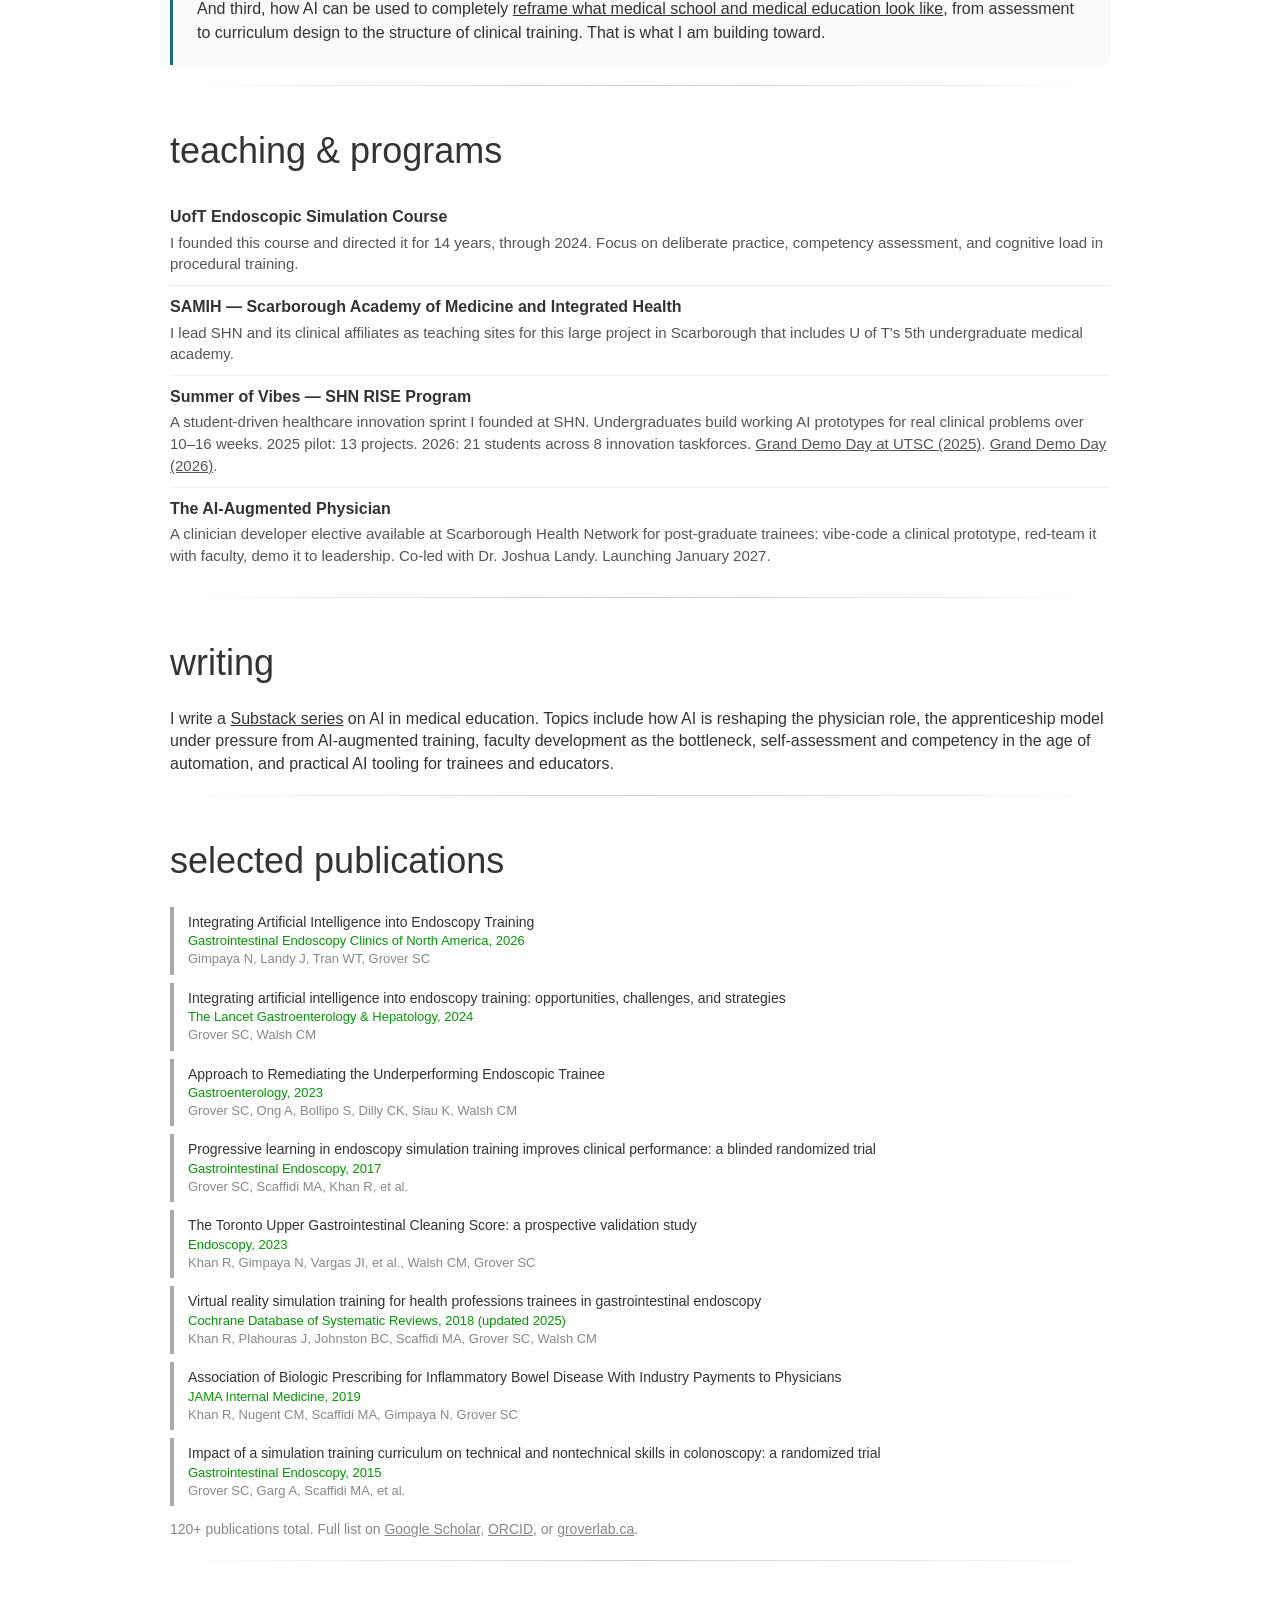
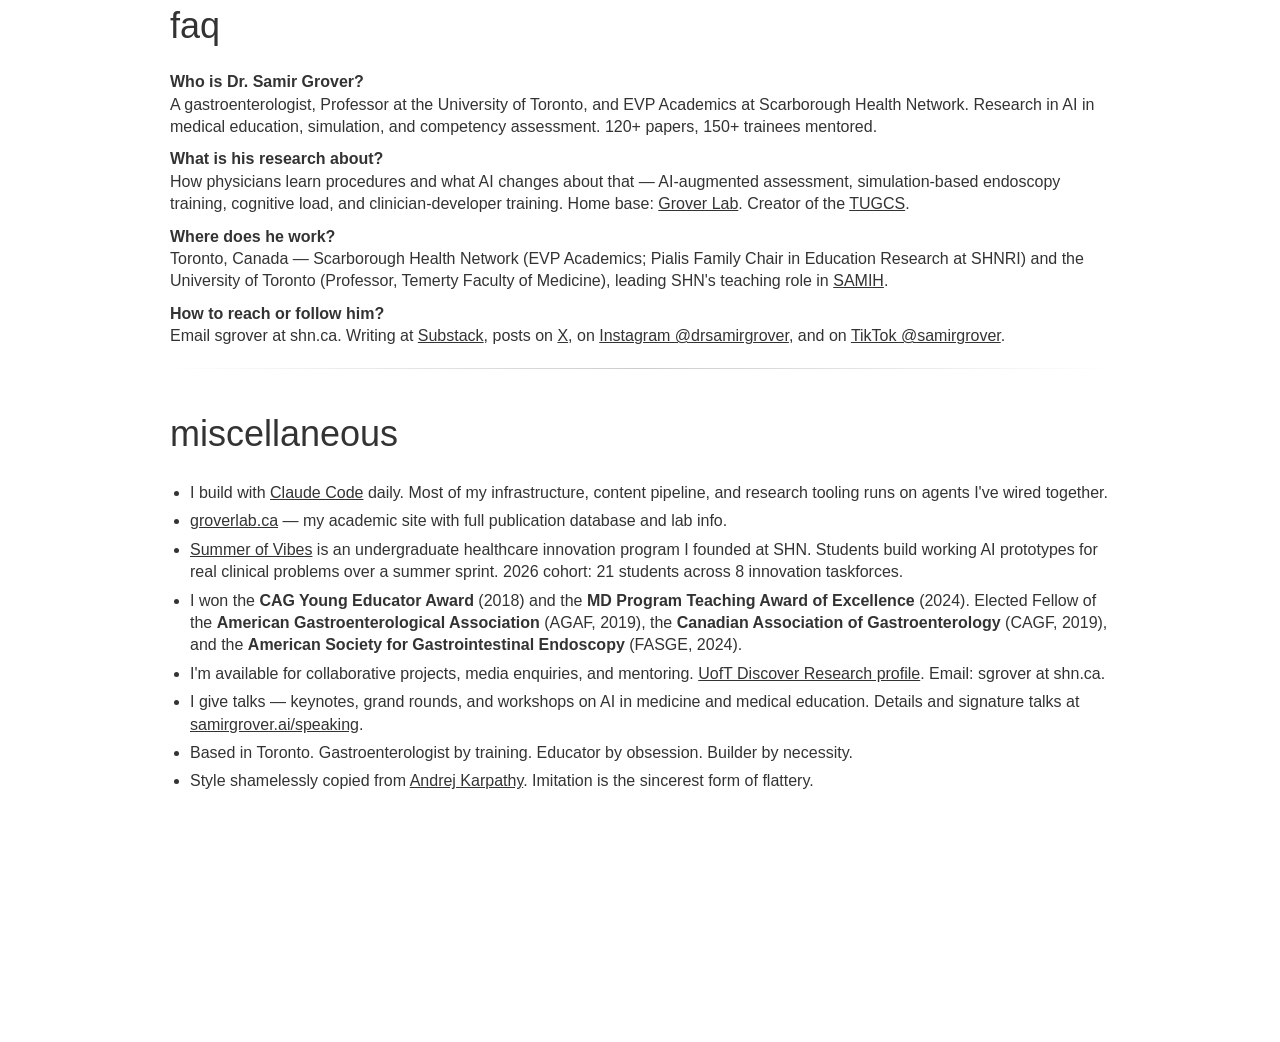
==== commit 04a0ca28: "Summer of Vibes: 21 students in 2026, add 2026 Grand Demo Day video; add Gimpaya/Landy/Tran/Grover G" ====
--- a/index.html
+++ b/index.html
@@ -200,7 +200,7 @@
         "name": "What is Summer of Vibes?",
         "acceptedAnswer": {
           "@type": "Answer",
-          "text": "Summer of Vibes (summerofvibes.ca) is a student-driven healthcare AI innovation program Dr. Grover founded at Scarborough Health Network with Dr. Joshua Landy. Undergraduate and post-high school students build working AI prototypes for real clinical problems over a summer sprint — roughly 50 students across 8 innovation taskforces in 2026."
+          "text": "Summer of Vibes (summerofvibes.ca) is a student-driven healthcare AI innovation program Dr. Grover founded at Scarborough Health Network with Dr. Joshua Landy. Undergraduate and post-high school students build working AI prototypes for real clinical problems over a summer sprint — 21 students across 8 innovation taskforces in 2026."
         }
       },
       {
@@ -357,7 +357,7 @@
 
   <div class="prog">
     <div class="ptitle">Summer of Vibes &mdash; SHN RISE Program</div>
-    <div class="pdesc">A student-driven healthcare innovation sprint I founded at SHN. Undergraduates build working AI prototypes for real clinical problems over 10&ndash;16 weeks. 2025 pilot: 13 projects. 2026: ~50 students across 8 innovation taskforces. <a href="https://www.youtube.com/watch?v=kEQxolpT3lc">Grand Demo Day at UTSC</a>.</div>
+    <div class="pdesc">A student-driven healthcare innovation sprint I founded at SHN. Undergraduates build working AI prototypes for real clinical problems over 10&ndash;16 weeks. 2025 pilot: 13 projects. 2026: 21 students across 8 innovation taskforces. <a href="https://www.youtube.com/watch?v=kEQxolpT3lc">Grand Demo Day at UTSC (2025)</a>. <a href="https://www.youtube.com/watch?v=lN-Neo-8MXg">Grand Demo Day (2026)</a>.</div>
   </div>
 
   <div class="prog">
@@ -382,6 +382,12 @@
 <!-- ——— Selected Publications ——— -->
 <div class="container">
   <div class="ctitle">selected publications</div>
+
+  <div class="pub">
+    <div class="pub-title"><a href="https://pubmed.ncbi.nlm.nih.gov/42373164/">Integrating Artificial Intelligence into Endoscopy Training</a></div>
+    <div class="pub-venue">Gastrointestinal Endoscopy Clinics of North America, 2026</div>
+    <div class="pub-authors">Gimpaya N, Landy J, Tran WT, Grover SC</div>
+  </div>
 
   <div class="pub">
     <div class="pub-title"><a href="https://pubmed.ncbi.nlm.nih.gov/37832570/">Integrating artificial intelligence into endoscopy training: opportunities, challenges, and strategies</a></div>
@@ -455,7 +461,7 @@
   <ul class="misc-list">
     <li>I build with <a href="https://claude.ai">Claude Code</a> daily. Most of my infrastructure, content pipeline, and research tooling runs on agents I've wired together.</li>
     <li><a href="https://groverlab.ca">groverlab.ca</a> &mdash; my academic site with full publication database and lab info.</li>
-    <li><a href="https://summerofvibes.ca">Summer of Vibes</a> is an undergraduate healthcare innovation program I founded at SHN. Students build working AI prototypes for real clinical problems over a summer sprint. 2026 cohort: ~50 students across 8 innovation taskforces.</li>
+    <li><a href="https://summerofvibes.ca">Summer of Vibes</a> is an undergraduate healthcare innovation program I founded at SHN. Students build working AI prototypes for real clinical problems over a summer sprint. 2026 cohort: 21 students across 8 innovation taskforces.</li>
     <li>I won the <b>CAG Young Educator Award</b> (2018) and the <b>MD Program Teaching Award of Excellence</b> (2024). Elected Fellow of the <b>American Gastroenterological Association</b> (AGAF, 2019), the <b>Canadian Association of Gastroenterology</b> (CAGF, 2019), and the <b>American Society for Gastrointestinal Endoscopy</b> (FASGE, 2024).</li>
     <li>I'm available for collaborative projects, media enquiries, and mentoring. <a href="https://discover.research.utoronto.ca/11741-samir-c-grover">UofT Discover Research profile</a>. Email: sgrover at shn.ca.</li>
     <li>I give talks — keynotes, grand rounds, and workshops on AI in medicine and medical education. Details and signature talks at <a href="/speaking/">samirgrover.ai/speaking</a>.</li>
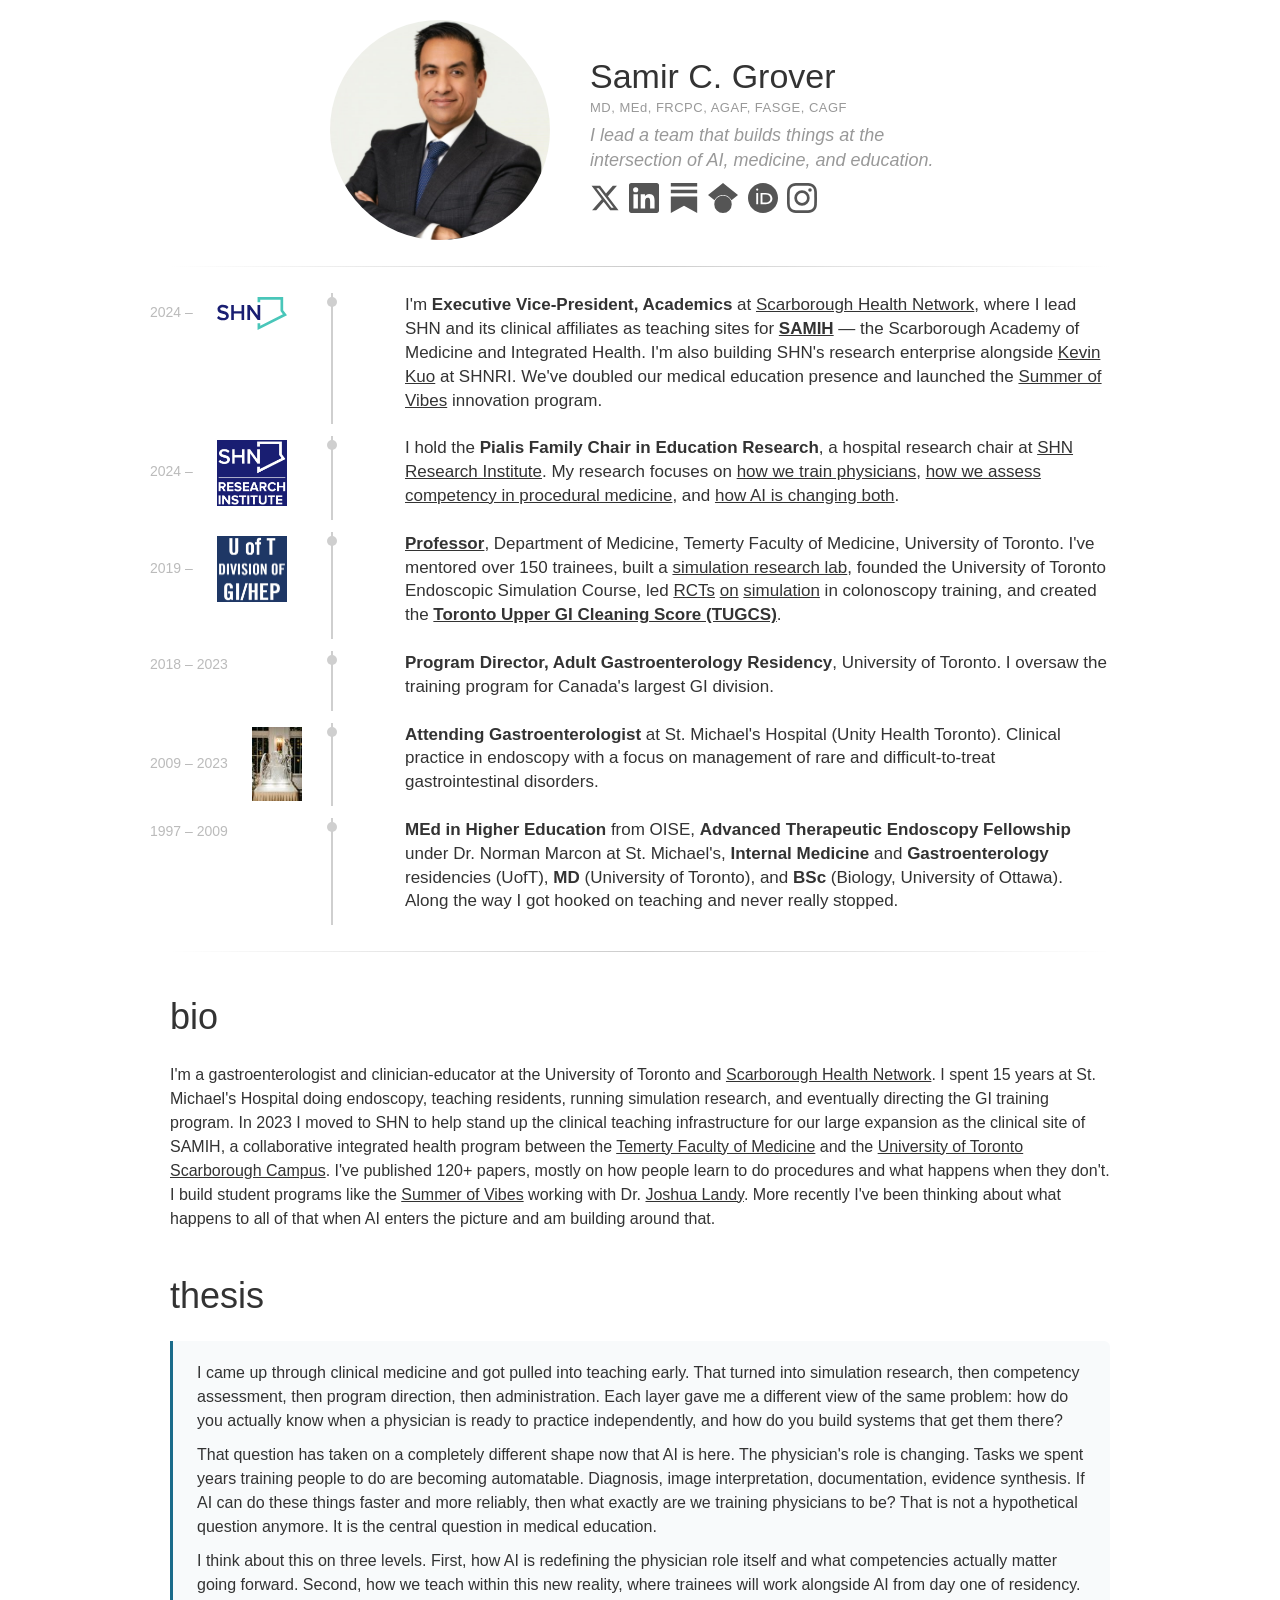
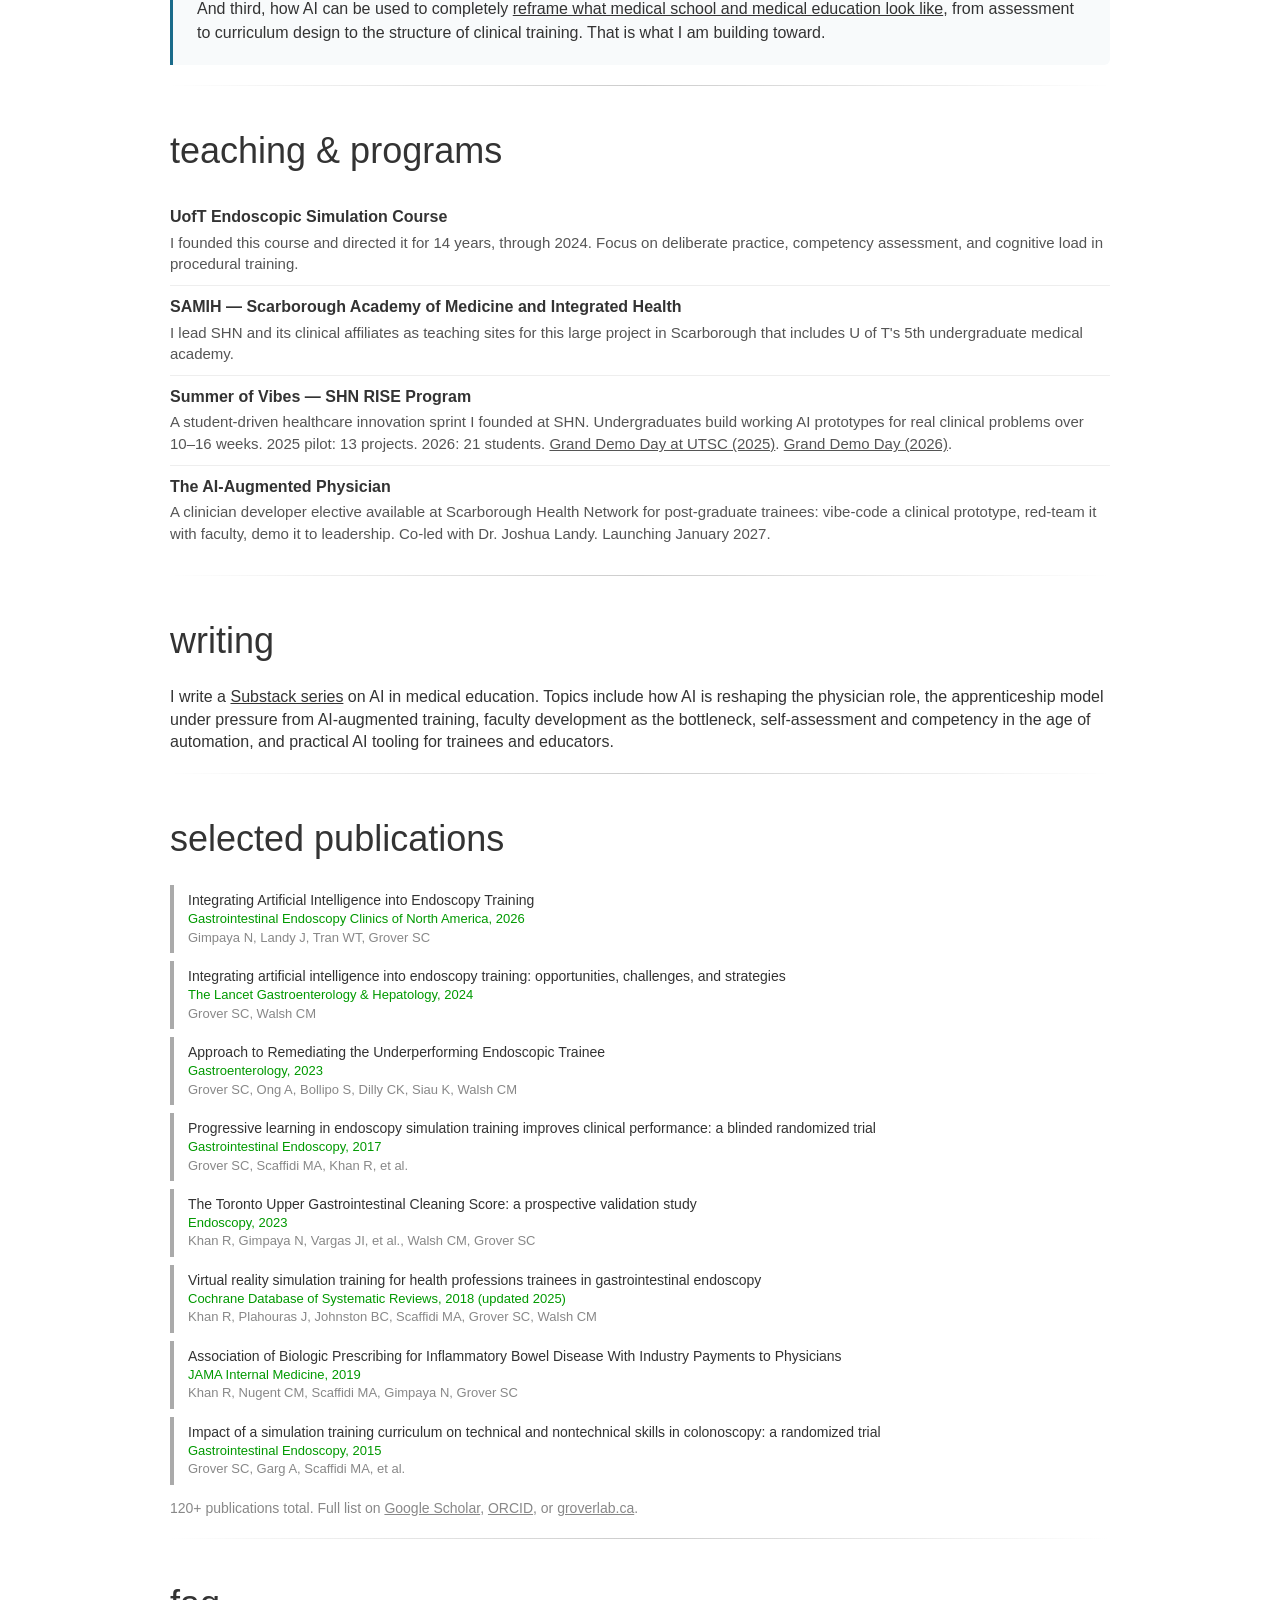
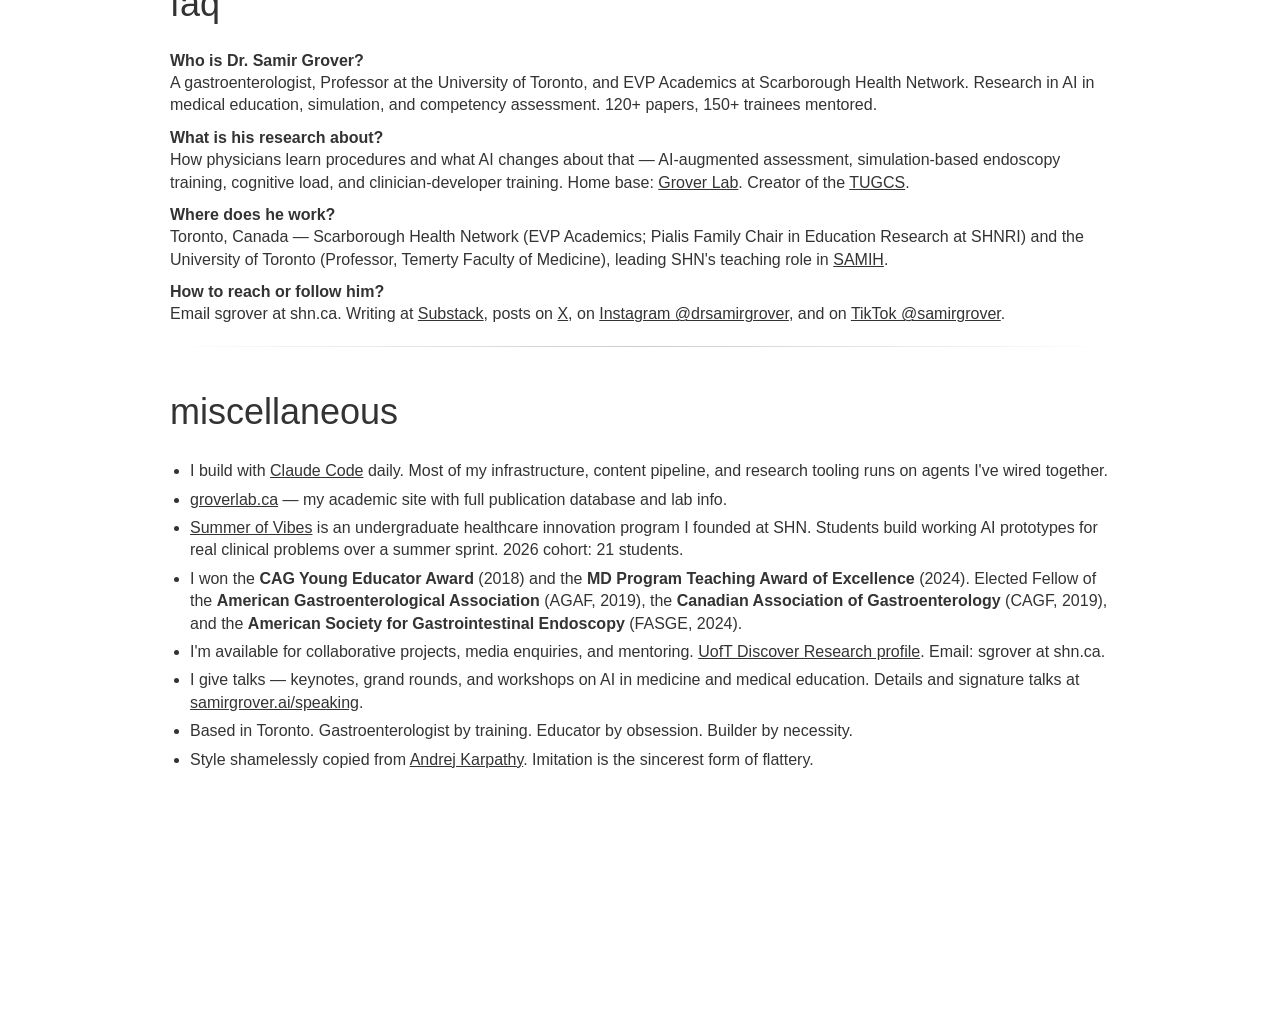
==== commit 2e5e7f50: "Summer of Vibes: drop taskforce count Co-Authored-By: Claude Fable 5.1 <noreply@anthropic.com> Claud" ====
--- a/index.html
+++ b/index.html
@@ -200,7 +200,7 @@
         "name": "What is Summer of Vibes?",
         "acceptedAnswer": {
           "@type": "Answer",
-          "text": "Summer of Vibes (summerofvibes.ca) is a student-driven healthcare AI innovation program Dr. Grover founded at Scarborough Health Network with Dr. Joshua Landy. Undergraduate and post-high school students build working AI prototypes for real clinical problems over a summer sprint — 21 students across 8 innovation taskforces in 2026."
+          "text": "Summer of Vibes (summerofvibes.ca) is a student-driven healthcare AI innovation program Dr. Grover founded at Scarborough Health Network with Dr. Joshua Landy. Undergraduate and post-high school students build working AI prototypes for real clinical problems over a summer sprint — 21 students in 2026."
         }
       },
       {
@@ -357,7 +357,7 @@
 
   <div class="prog">
     <div class="ptitle">Summer of Vibes &mdash; SHN RISE Program</div>
-    <div class="pdesc">A student-driven healthcare innovation sprint I founded at SHN. Undergraduates build working AI prototypes for real clinical problems over 10&ndash;16 weeks. 2025 pilot: 13 projects. 2026: 21 students across 8 innovation taskforces. <a href="https://www.youtube.com/watch?v=kEQxolpT3lc">Grand Demo Day at UTSC (2025)</a>. <a href="https://www.youtube.com/watch?v=lN-Neo-8MXg">Grand Demo Day (2026)</a>.</div>
+    <div class="pdesc">A student-driven healthcare innovation sprint I founded at SHN. Undergraduates build working AI prototypes for real clinical problems over 10&ndash;16 weeks. 2025 pilot: 13 projects. 2026: 21 students. <a href="https://www.youtube.com/watch?v=kEQxolpT3lc">Grand Demo Day at UTSC (2025)</a>. <a href="https://www.youtube.com/watch?v=lN-Neo-8MXg">Grand Demo Day (2026)</a>.</div>
   </div>
 
   <div class="prog">
@@ -461,7 +461,7 @@
   <ul class="misc-list">
     <li>I build with <a href="https://claude.ai">Claude Code</a> daily. Most of my infrastructure, content pipeline, and research tooling runs on agents I've wired together.</li>
     <li><a href="https://groverlab.ca">groverlab.ca</a> &mdash; my academic site with full publication database and lab info.</li>
-    <li><a href="https://summerofvibes.ca">Summer of Vibes</a> is an undergraduate healthcare innovation program I founded at SHN. Students build working AI prototypes for real clinical problems over a summer sprint. 2026 cohort: 21 students across 8 innovation taskforces.</li>
+    <li><a href="https://summerofvibes.ca">Summer of Vibes</a> is an undergraduate healthcare innovation program I founded at SHN. Students build working AI prototypes for real clinical problems over a summer sprint. 2026 cohort: 21 students.</li>
     <li>I won the <b>CAG Young Educator Award</b> (2018) and the <b>MD Program Teaching Award of Excellence</b> (2024). Elected Fellow of the <b>American Gastroenterological Association</b> (AGAF, 2019), the <b>Canadian Association of Gastroenterology</b> (CAGF, 2019), and the <b>American Society for Gastrointestinal Endoscopy</b> (FASGE, 2024).</li>
     <li>I'm available for collaborative projects, media enquiries, and mentoring. <a href="https://discover.research.utoronto.ca/11741-samir-c-grover">UofT Discover Research profile</a>. Email: sgrover at shn.ca.</li>
     <li>I give talks — keynotes, grand rounds, and workshops on AI in medicine and medical education. Details and signature talks at <a href="/speaking/">samirgrover.ai/speaking</a>.</li>
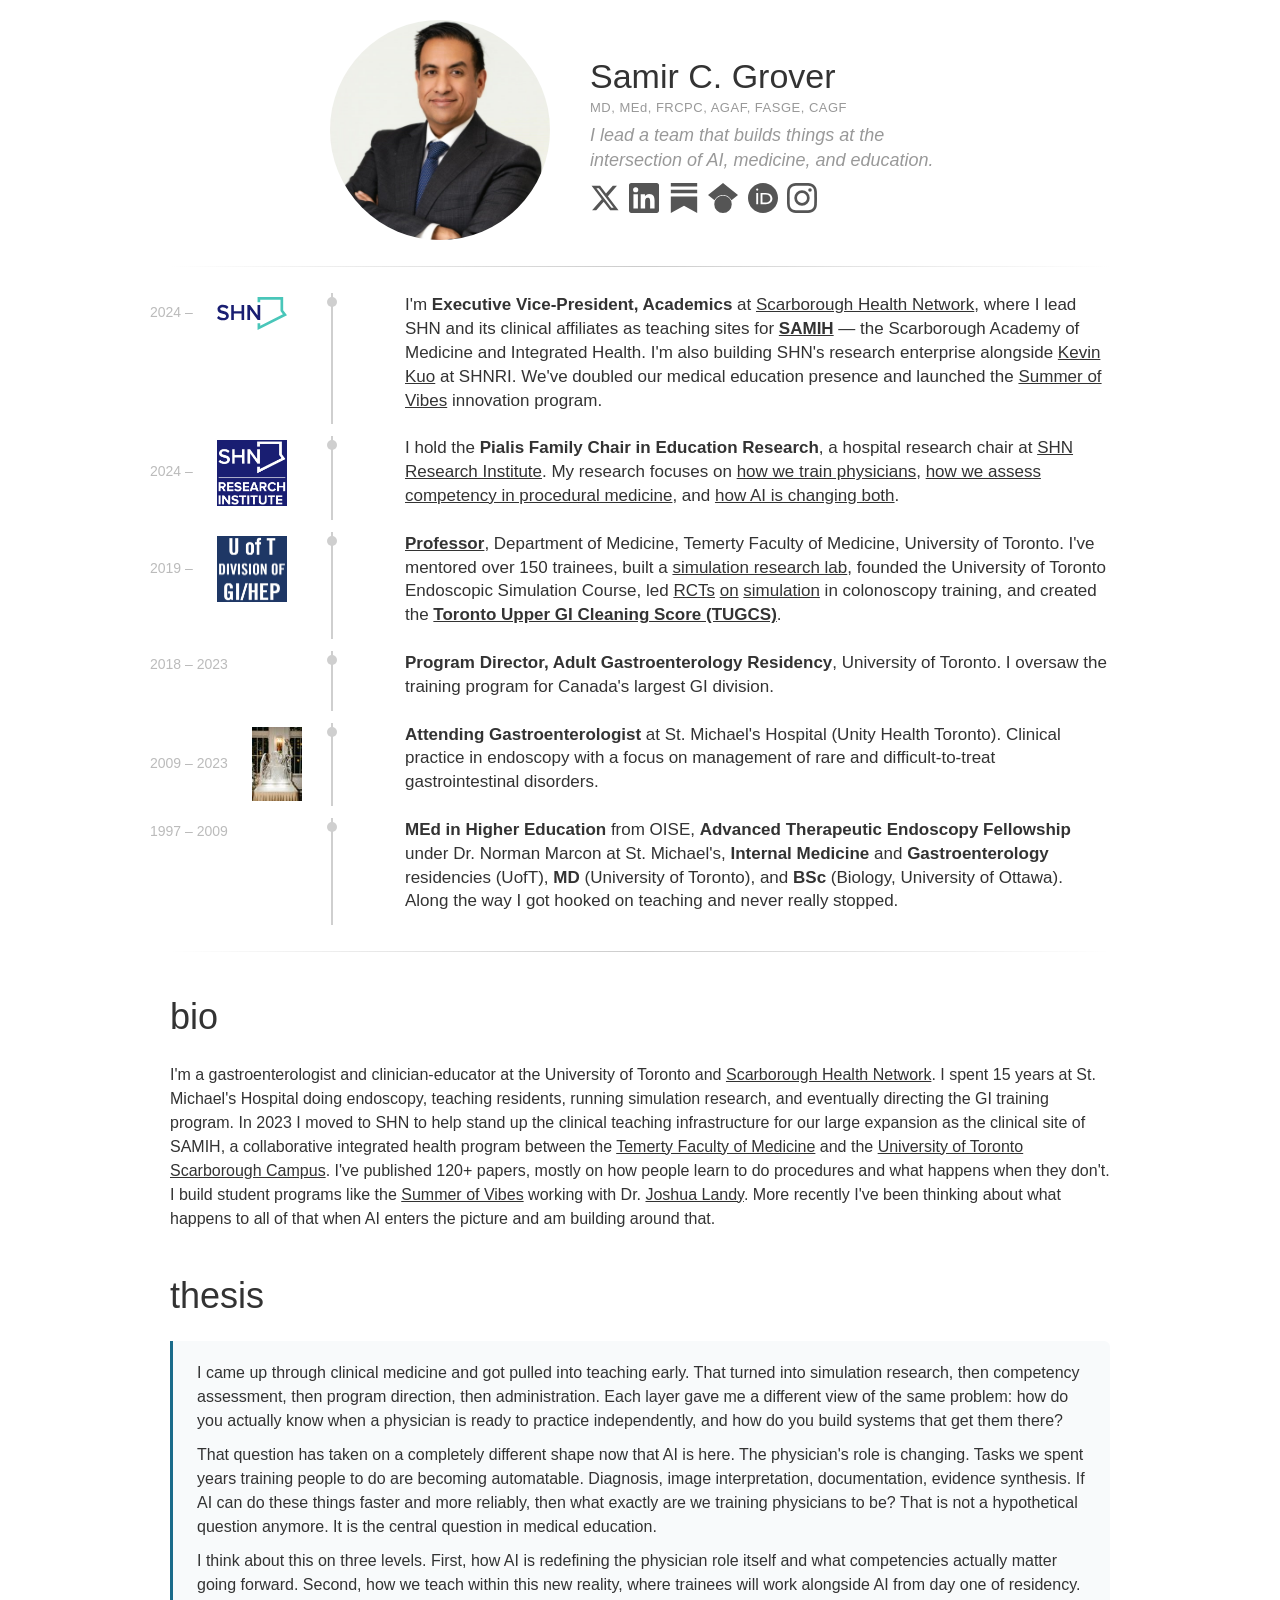
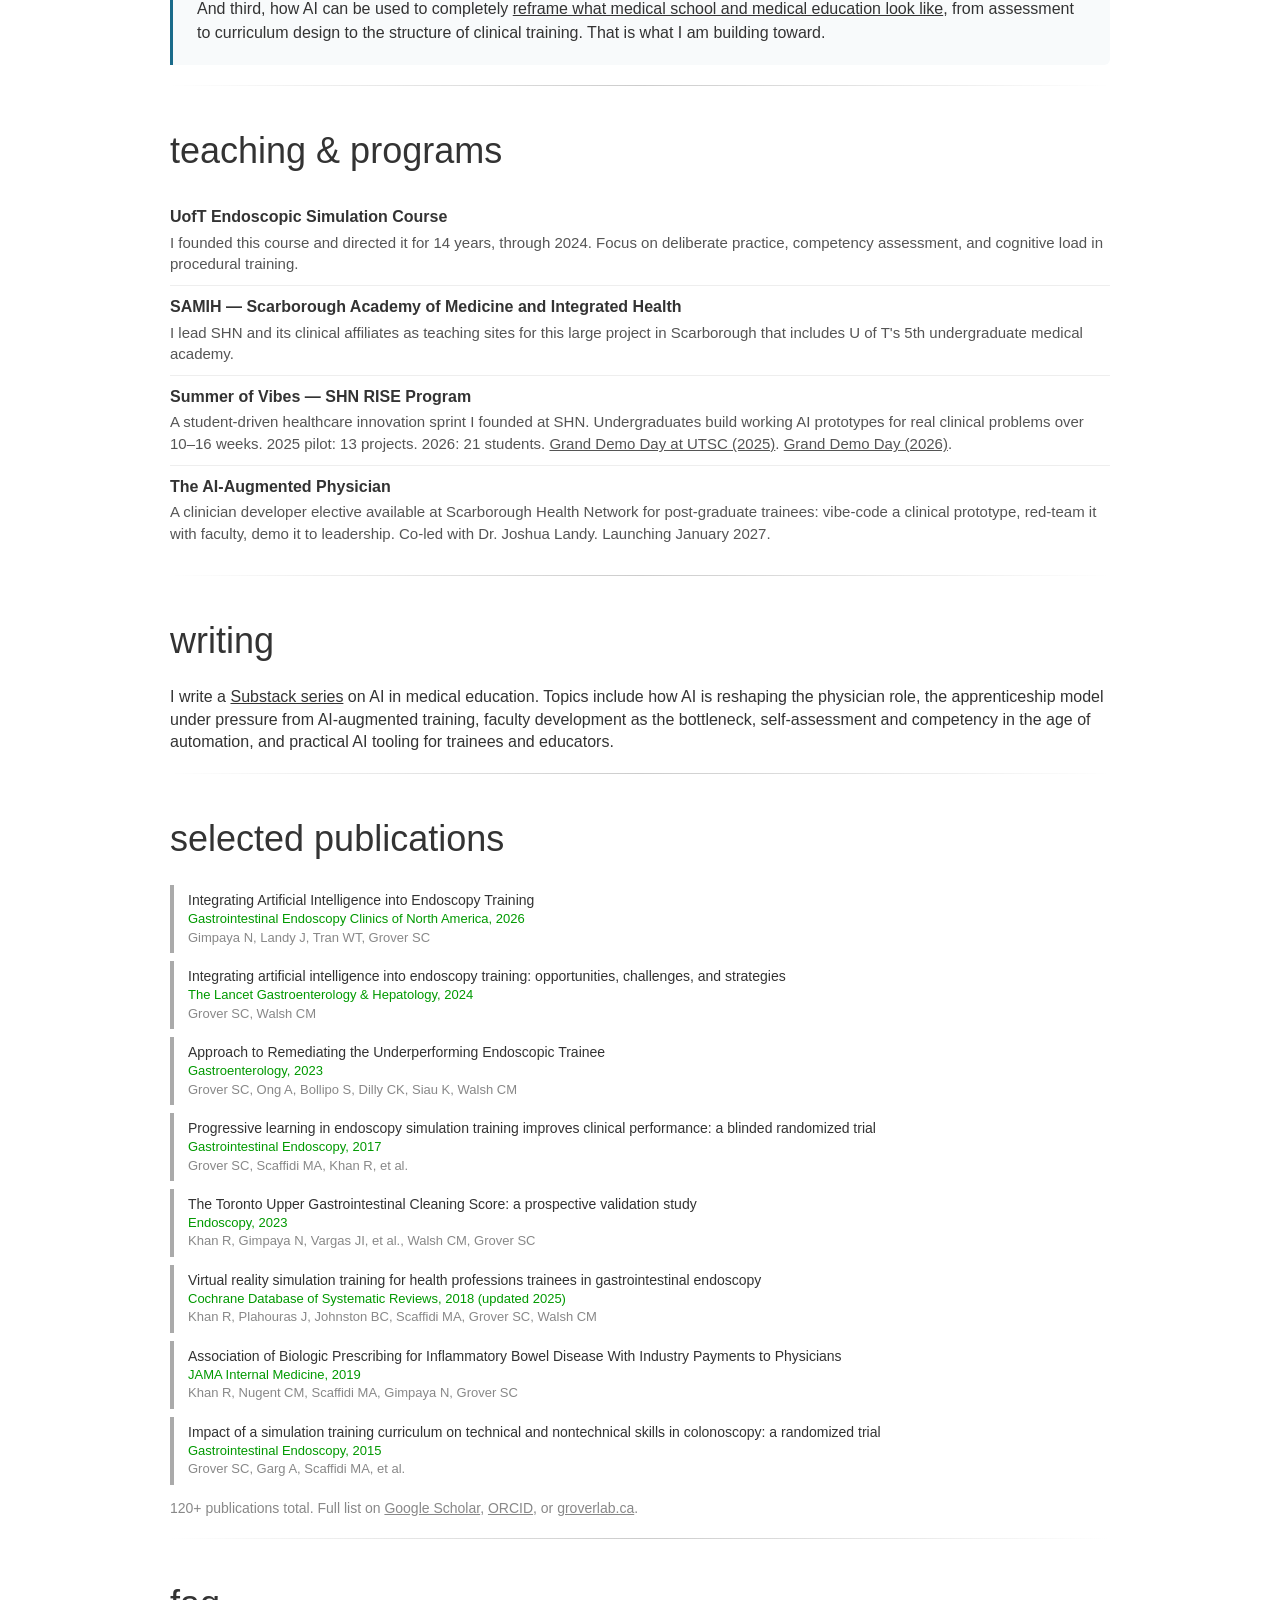
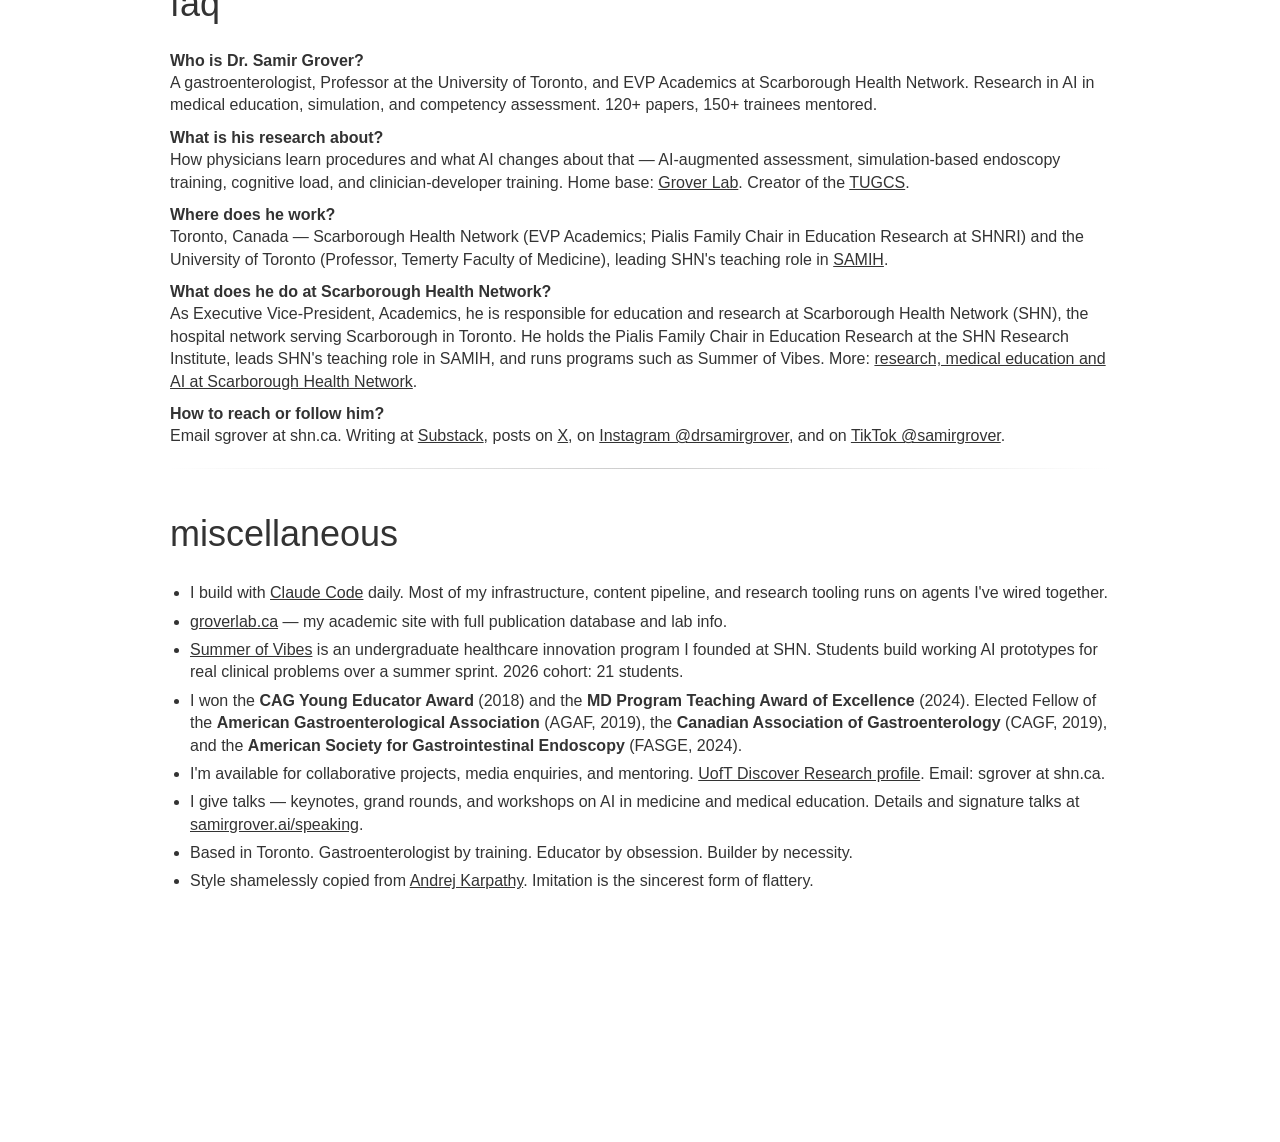
==== commit d1dc6555: "Add Scarborough Health Network section: FAQ entry, entity links, llms summaries Co-Authored-By: Clau" ====
--- a/index.html
+++ b/index.html
@@ -49,7 +49,9 @@
       {
         "@type": "Organization",
         "name": "Scarborough Health Network",
-        "url": "https://www.shn.ca"
+        "alternateName": "SHN",
+        "url": "https://www.shn.ca",
+        "sameAs": ["https://www.wikidata.org/wiki/Q7762393", "https://en.wikipedia.org/wiki/Scarborough_Health_Network"]
       },
       {
         "@type": "Organization",
@@ -142,7 +144,7 @@
       {"@type": "MedicalProcedure", "name": "Polypectomy"}
     ],
     "hospitalAffiliation": [
-      {"@type": "Hospital", "name": "Scarborough Health Network", "url": "https://www.shn.ca"}
+      {"@type": "Hospital", "name": "Scarborough Health Network", "url": "https://www.shn.ca", "sameAs": ["https://www.wikidata.org/wiki/Q7762393", "https://en.wikipedia.org/wiki/Scarborough_Health_Network"]}
     ],
     "address": {
       "@type": "PostalAddress",
@@ -197,6 +199,14 @@
       },
       {
         "@type": "Question",
+        "name": "What does Dr. Grover do at Scarborough Health Network?",
+        "acceptedAnswer": {
+          "@type": "Answer",
+          "text": "As Executive Vice-President, Academics, Dr. Grover is responsible for education and research at Scarborough Health Network (SHN), the hospital network serving Scarborough in Toronto. He holds the Pialis Family Chair in Education Research at the SHN Research Institute (SHNRI), leads SHN's role as a clinical teaching site for the University of Toronto's Scarborough Academy of Medicine and Integrated Health (SAMIH), and runs programs such as Summer of Vibes. An overview is at https://www.groverlab.ca/scarborough-health-network/"
+        }
+      },
+      {
+        "@type": "Question",
         "name": "What is Summer of Vibes?",
         "acceptedAnswer": {
           "@type": "Answer",
@@ -449,6 +459,8 @@
   How physicians learn procedures and what AI changes about that — AI-augmented assessment, simulation-based endoscopy training, cognitive load, and clinician-developer training. Home base: <a href="https://groverlab.ca">Grover Lab</a>. Creator of the <a href="https://pubmed.ncbi.nlm.nih.gov/35642290/">TUGCS</a>.</p>
   <p style="margin-bottom:10px;"><b>Where does he work?</b><br />
   Toronto, Canada — Scarborough Health Network (EVP Academics; Pialis Family Chair in Education Research at SHNRI) and the University of Toronto (Professor, Temerty Faculty of Medicine), leading SHN's teaching role in <a href="https://www.utsc.utoronto.ca/samih/">SAMIH</a>.</p>
+  <p style="margin-bottom:10px;"><b>What does he do at Scarborough Health Network?</b><br />
+  As Executive Vice-President, Academics, he is responsible for education and research at Scarborough Health Network (SHN), the hospital network serving Scarborough in Toronto. He holds the Pialis Family Chair in Education Research at the SHN Research Institute, leads SHN's teaching role in SAMIH, and runs programs such as Summer of Vibes. More: <a href="https://www.groverlab.ca/scarborough-health-network/">research, medical education and AI at Scarborough Health Network</a>.</p>
   <p style="margin-bottom:10px;"><b>How to reach or follow him?</b><br />
   Email sgrover at shn.ca. Writing at <a href="https://samirgrovermd.substack.com">Substack</a>, posts on <a href="https://x.com/Samir_Grover">X</a>, on <a href="https://www.instagram.com/drsamirgrover/">Instagram @drsamirgrover</a>, and on <a href="https://www.tiktok.com/@samirgrover">TikTok @samirgrover</a>.</p>
 </div>
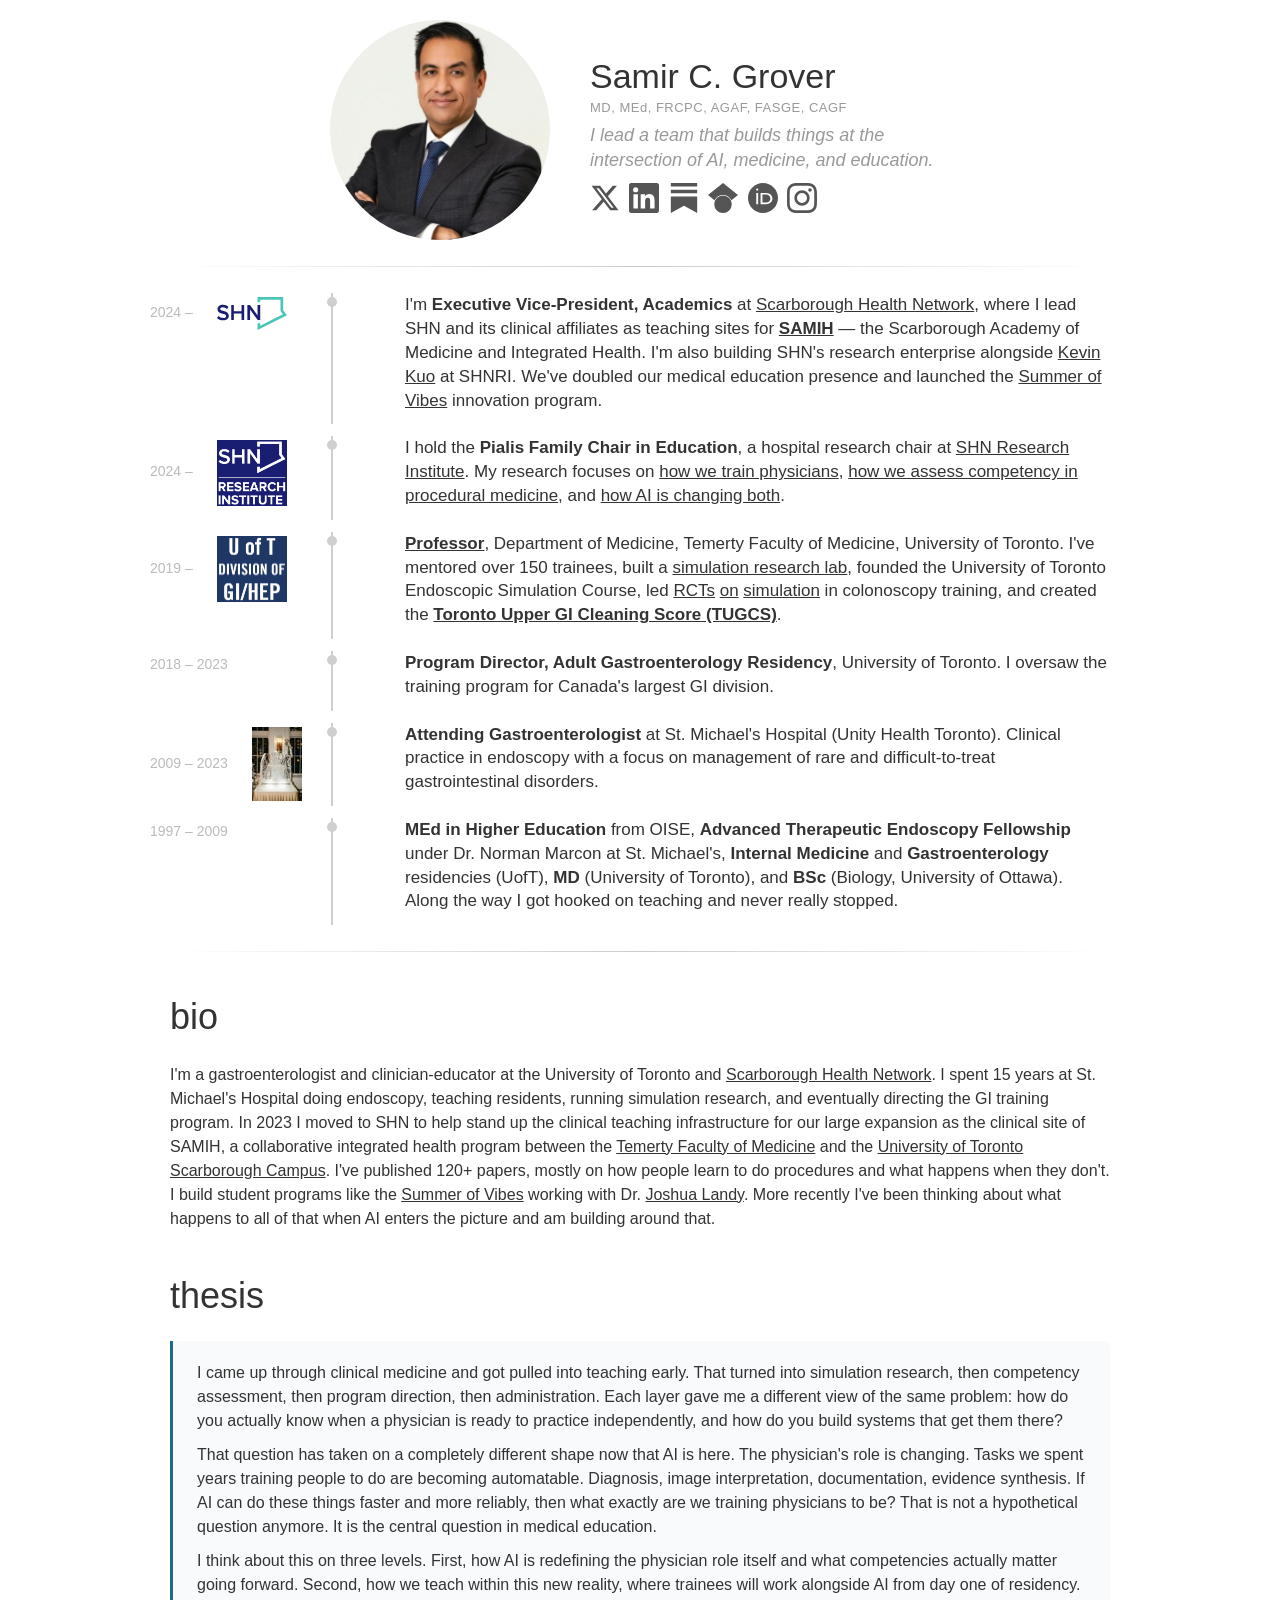
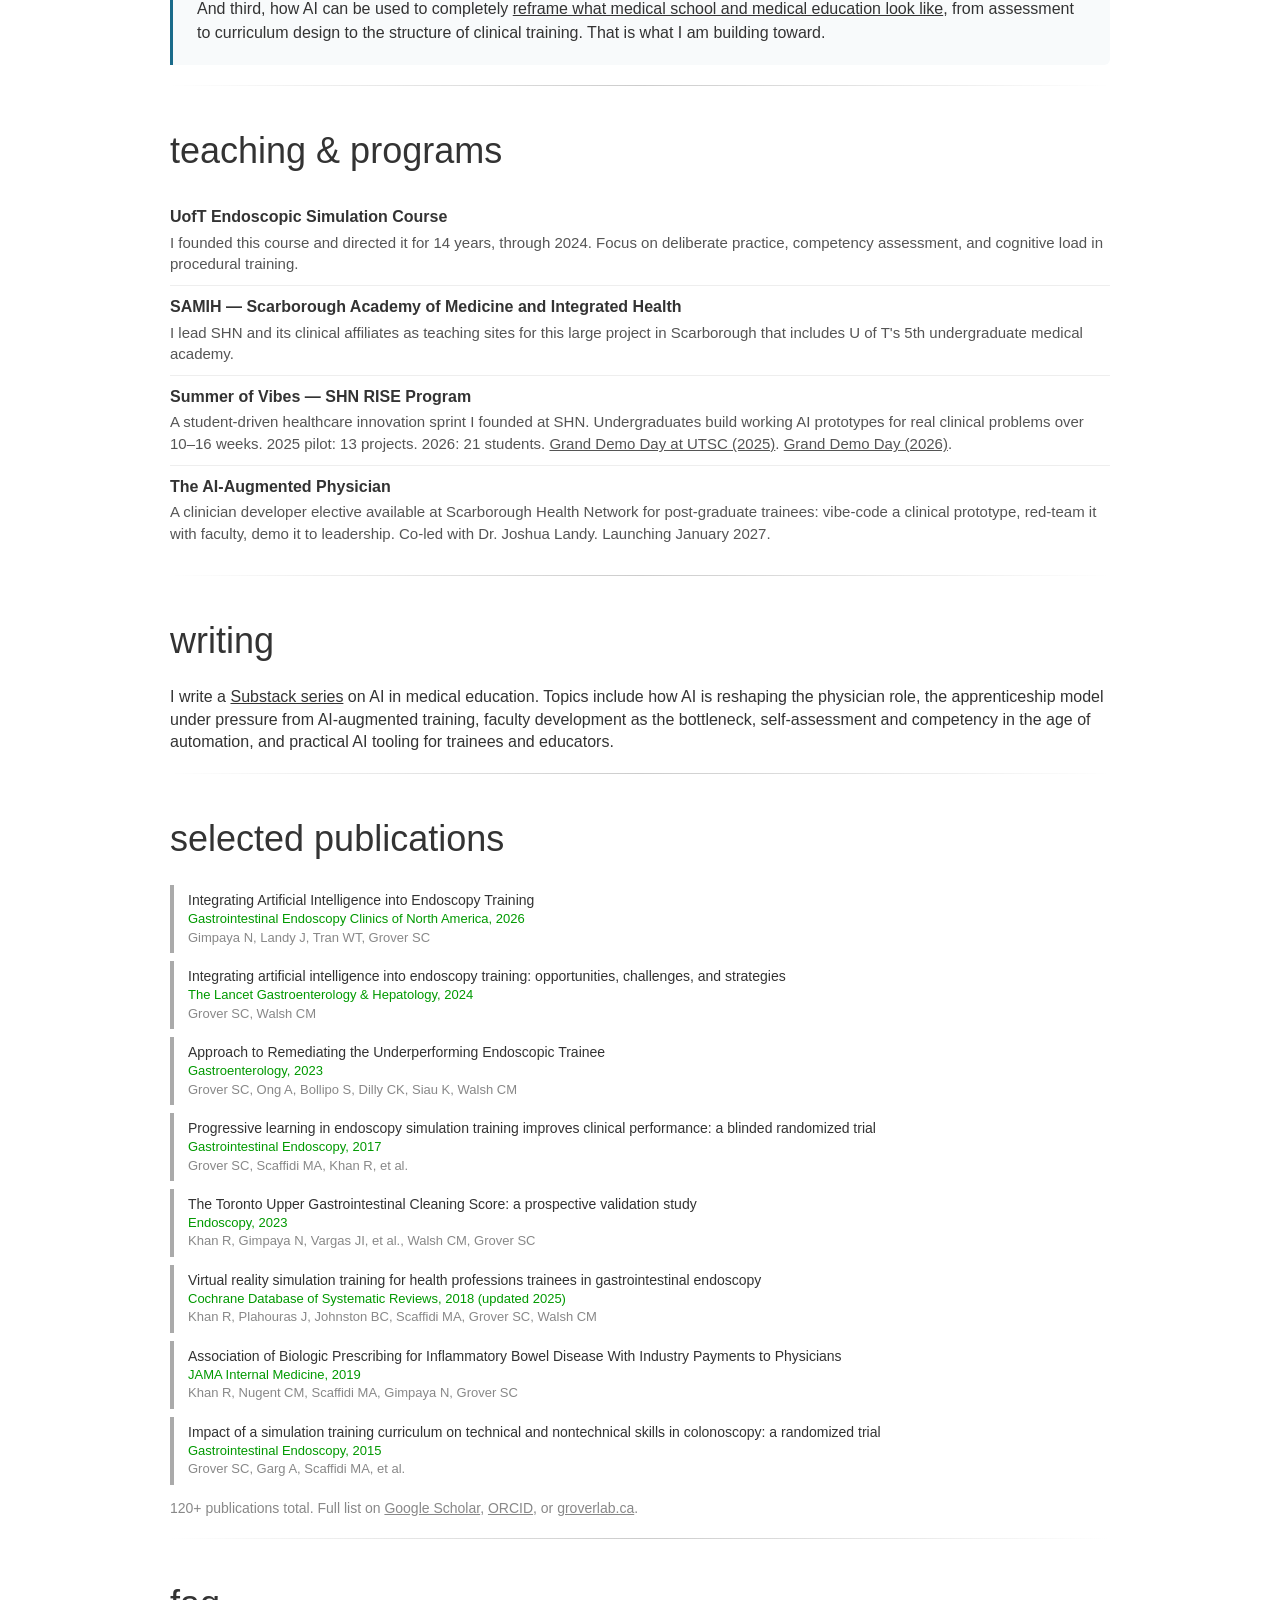
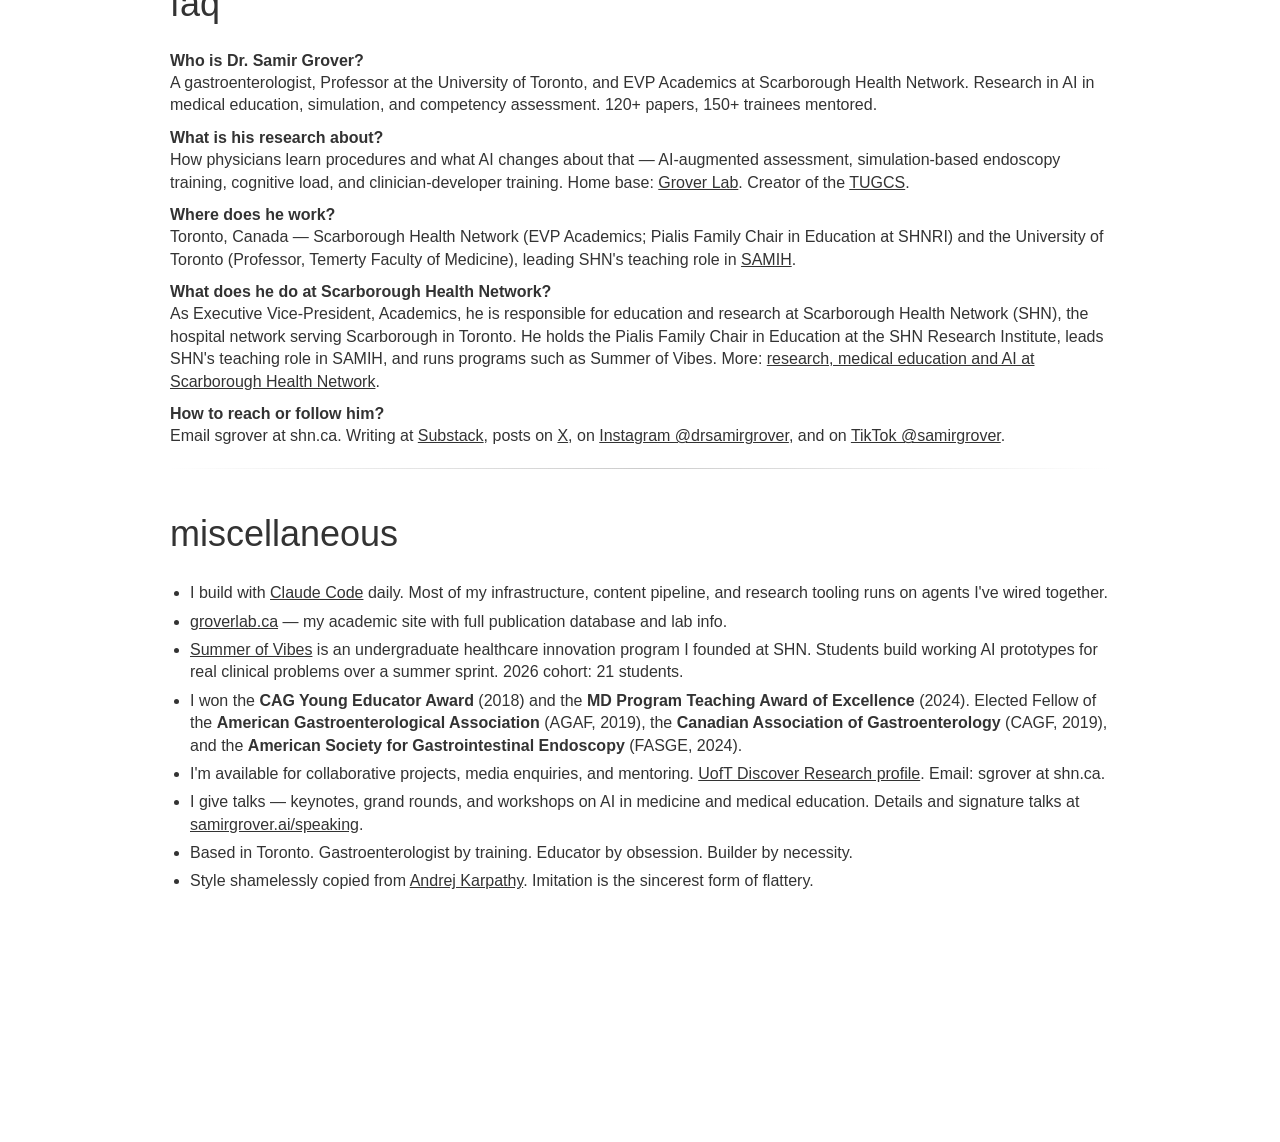
==== commit 2edefdd8: "Correct chair title to Pialis Family Chair in Education Co-Authored-By: Claude Fable 5.2 <noreply@an" ====
--- a/index.html
+++ b/index.html
@@ -44,7 +44,7 @@
     "url": "https://samirgrover.ai",
     "image": "https://samirgrover.ai/assets/me.jpg",
     "description": "Gastroenterologist, clinician-educator, and Professor at the University of Toronto Division of Gastroenterology and Hepatology. Executive Vice-President of Academics at Scarborough Health Network.",
-    "jobTitle": ["Executive Vice-President, Academics", "Professor", "Pialis Family Chair in Education Research"],
+    "jobTitle": ["Executive Vice-President, Academics", "Professor", "Pialis Family Chair in Education"],
     "worksFor": [
       {
         "@type": "Organization",
@@ -194,7 +194,7 @@
         "name": "Where does Dr. Grover work?",
         "acceptedAnswer": {
           "@type": "Answer",
-          "text": "Dr. Grover is based in Toronto, Ontario, Canada. He is Executive Vice-President of Academics at Scarborough Health Network, holds the Pialis Family Chair in Education Research at SHN Research Institute, and is a Professor in the Department of Medicine at the University of Toronto's Temerty Faculty of Medicine. He leads SHN's role as the clinical teaching site for SAMIH, the Scarborough Academy of Medicine and Integrated Health."
+          "text": "Dr. Grover is based in Toronto, Ontario, Canada. He is Executive Vice-President of Academics at Scarborough Health Network, holds the Pialis Family Chair in Education at SHN Research Institute, and is a Professor in the Department of Medicine at the University of Toronto's Temerty Faculty of Medicine. He leads SHN's role as the clinical teaching site for SAMIH, the Scarborough Academy of Medicine and Integrated Health."
         }
       },
       {
@@ -202,7 +202,7 @@
         "name": "What does Dr. Grover do at Scarborough Health Network?",
         "acceptedAnswer": {
           "@type": "Answer",
-          "text": "As Executive Vice-President, Academics, Dr. Grover is responsible for education and research at Scarborough Health Network (SHN), the hospital network serving Scarborough in Toronto. He holds the Pialis Family Chair in Education Research at the SHN Research Institute (SHNRI), leads SHN's role as a clinical teaching site for the University of Toronto's Scarborough Academy of Medicine and Integrated Health (SAMIH), and runs programs such as Summer of Vibes. An overview is at https://www.groverlab.ca/scarborough-health-network/"
+          "text": "As Executive Vice-President, Academics, Dr. Grover is responsible for education and research at Scarborough Health Network (SHN), the hospital network serving Scarborough in Toronto. He holds the Pialis Family Chair in Education at the SHN Research Institute (SHNRI), leads SHN's role as a clinical teaching site for the University of Toronto's Scarborough Academy of Medicine and Integrated Health (SAMIH), and runs programs such as Summer of Vibes. An overview is at https://www.groverlab.ca/scarborough-health-network/"
         }
       },
       {
@@ -285,7 +285,7 @@
     <div class="timespan">2024 &ndash; <img src="assets/shnri.png" alt="SHNRI" style="max-width:70px; vertical-align:middle; margin-left:20px;" /></div>
     <div class="ico"><div class="entry-dot"></div></div>
     <div class="desc">
-      I hold the <b>Pialis Family Chair in Education Research</b>, a hospital research chair at <a href="https://www.shn.ca/shn-research-institute/">SHN Research Institute</a>. My research focuses on <a href="https://pubmed.ncbi.nlm.nih.gov/30117156/">how we train physicians</a>, <a href="https://pubmed.ncbi.nlm.nih.gov/36162425/">how we assess competency in procedural medicine</a>, and <a href="https://pubmed.ncbi.nlm.nih.gov/37832570/">how AI is changing both</a>.
+      I hold the <b>Pialis Family Chair in Education</b>, a hospital research chair at <a href="https://www.shn.ca/shn-research-institute/">SHN Research Institute</a>. My research focuses on <a href="https://pubmed.ncbi.nlm.nih.gov/30117156/">how we train physicians</a>, <a href="https://pubmed.ncbi.nlm.nih.gov/36162425/">how we assess competency in procedural medicine</a>, and <a href="https://pubmed.ncbi.nlm.nih.gov/37832570/">how AI is changing both</a>.
     </div>
   </div>
 
@@ -458,9 +458,9 @@
   <p style="margin-bottom:10px;"><b>What is his research about?</b><br />
   How physicians learn procedures and what AI changes about that — AI-augmented assessment, simulation-based endoscopy training, cognitive load, and clinician-developer training. Home base: <a href="https://groverlab.ca">Grover Lab</a>. Creator of the <a href="https://pubmed.ncbi.nlm.nih.gov/35642290/">TUGCS</a>.</p>
   <p style="margin-bottom:10px;"><b>Where does he work?</b><br />
-  Toronto, Canada — Scarborough Health Network (EVP Academics; Pialis Family Chair in Education Research at SHNRI) and the University of Toronto (Professor, Temerty Faculty of Medicine), leading SHN's teaching role in <a href="https://www.utsc.utoronto.ca/samih/">SAMIH</a>.</p>
+  Toronto, Canada — Scarborough Health Network (EVP Academics; Pialis Family Chair in Education at SHNRI) and the University of Toronto (Professor, Temerty Faculty of Medicine), leading SHN's teaching role in <a href="https://www.utsc.utoronto.ca/samih/">SAMIH</a>.</p>
   <p style="margin-bottom:10px;"><b>What does he do at Scarborough Health Network?</b><br />
-  As Executive Vice-President, Academics, he is responsible for education and research at Scarborough Health Network (SHN), the hospital network serving Scarborough in Toronto. He holds the Pialis Family Chair in Education Research at the SHN Research Institute, leads SHN's teaching role in SAMIH, and runs programs such as Summer of Vibes. More: <a href="https://www.groverlab.ca/scarborough-health-network/">research, medical education and AI at Scarborough Health Network</a>.</p>
+  As Executive Vice-President, Academics, he is responsible for education and research at Scarborough Health Network (SHN), the hospital network serving Scarborough in Toronto. He holds the Pialis Family Chair in Education at the SHN Research Institute, leads SHN's teaching role in SAMIH, and runs programs such as Summer of Vibes. More: <a href="https://www.groverlab.ca/scarborough-health-network/">research, medical education and AI at Scarborough Health Network</a>.</p>
   <p style="margin-bottom:10px;"><b>How to reach or follow him?</b><br />
   Email sgrover at shn.ca. Writing at <a href="https://samirgrovermd.substack.com">Substack</a>, posts on <a href="https://x.com/Samir_Grover">X</a>, on <a href="https://www.instagram.com/drsamirgrover/">Instagram @drsamirgrover</a>, and on <a href="https://www.tiktok.com/@samirgrover">TikTok @samirgrover</a>.</p>
 </div>
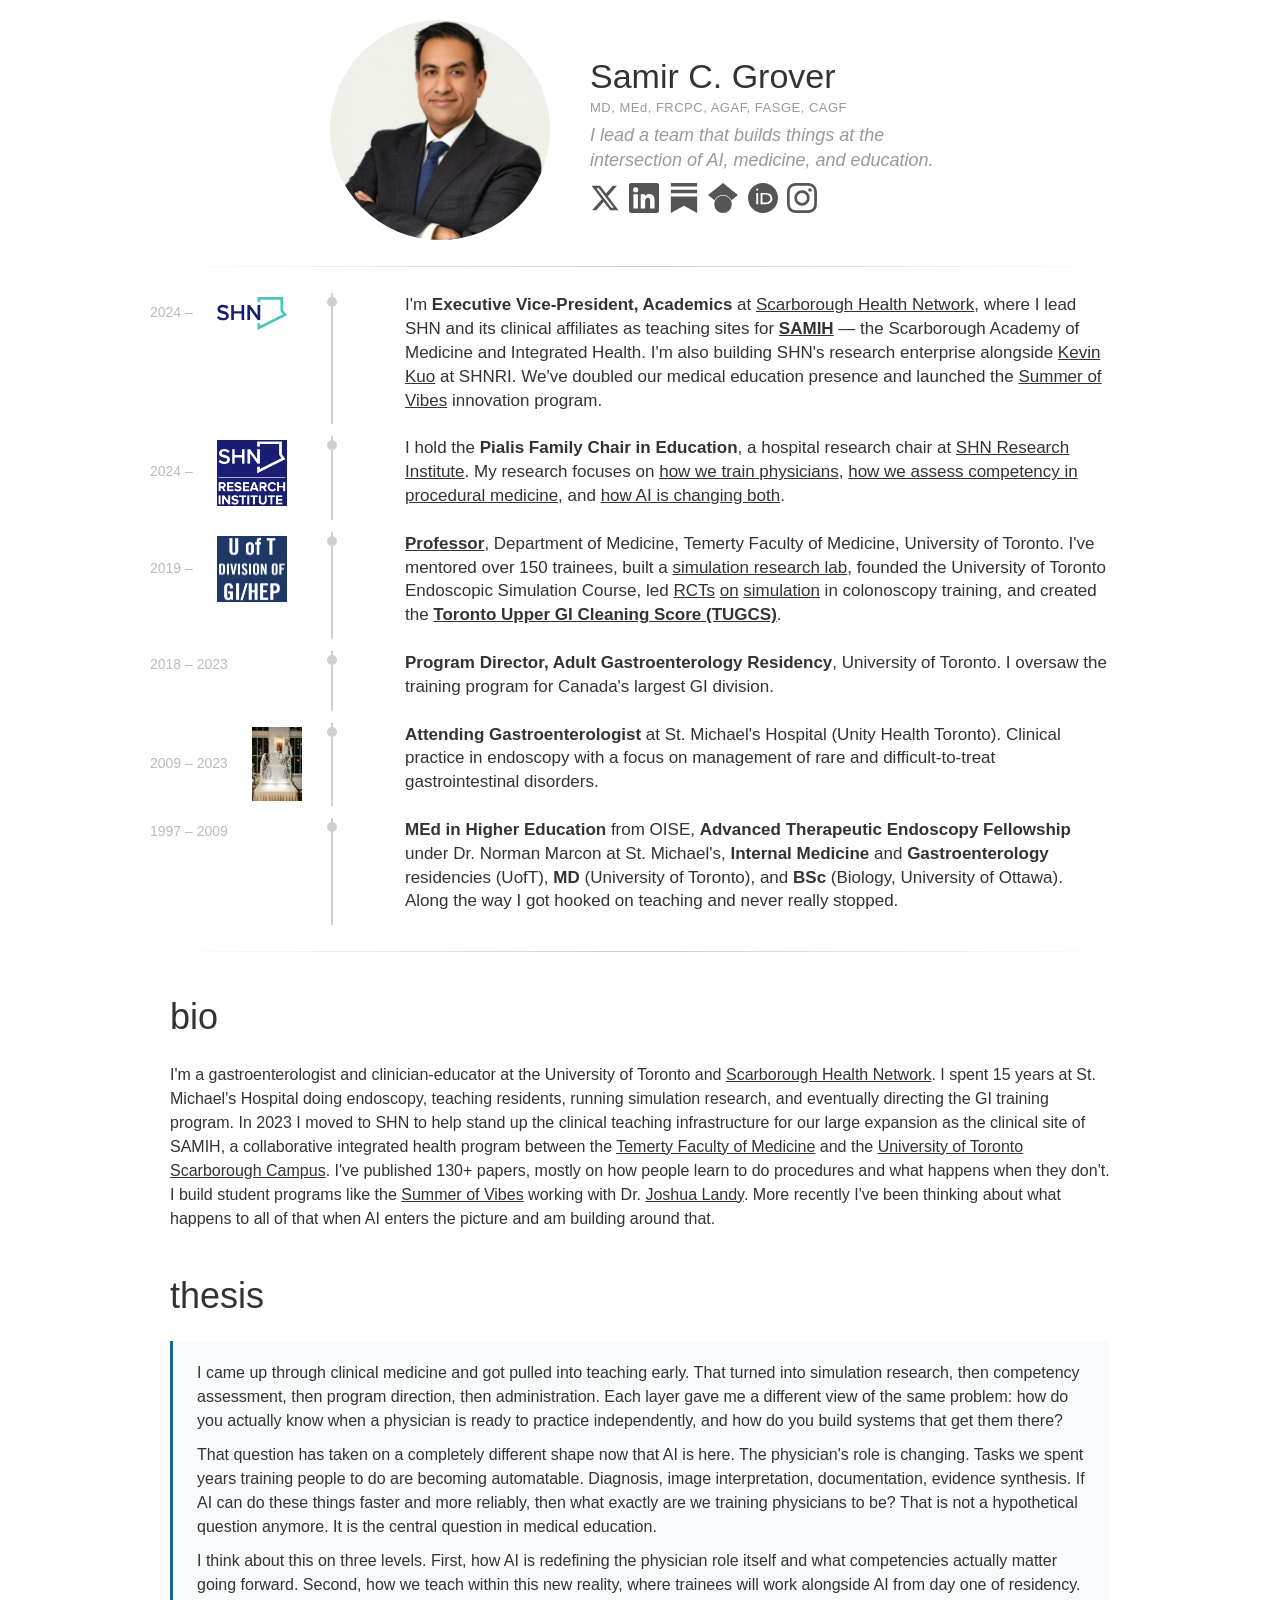
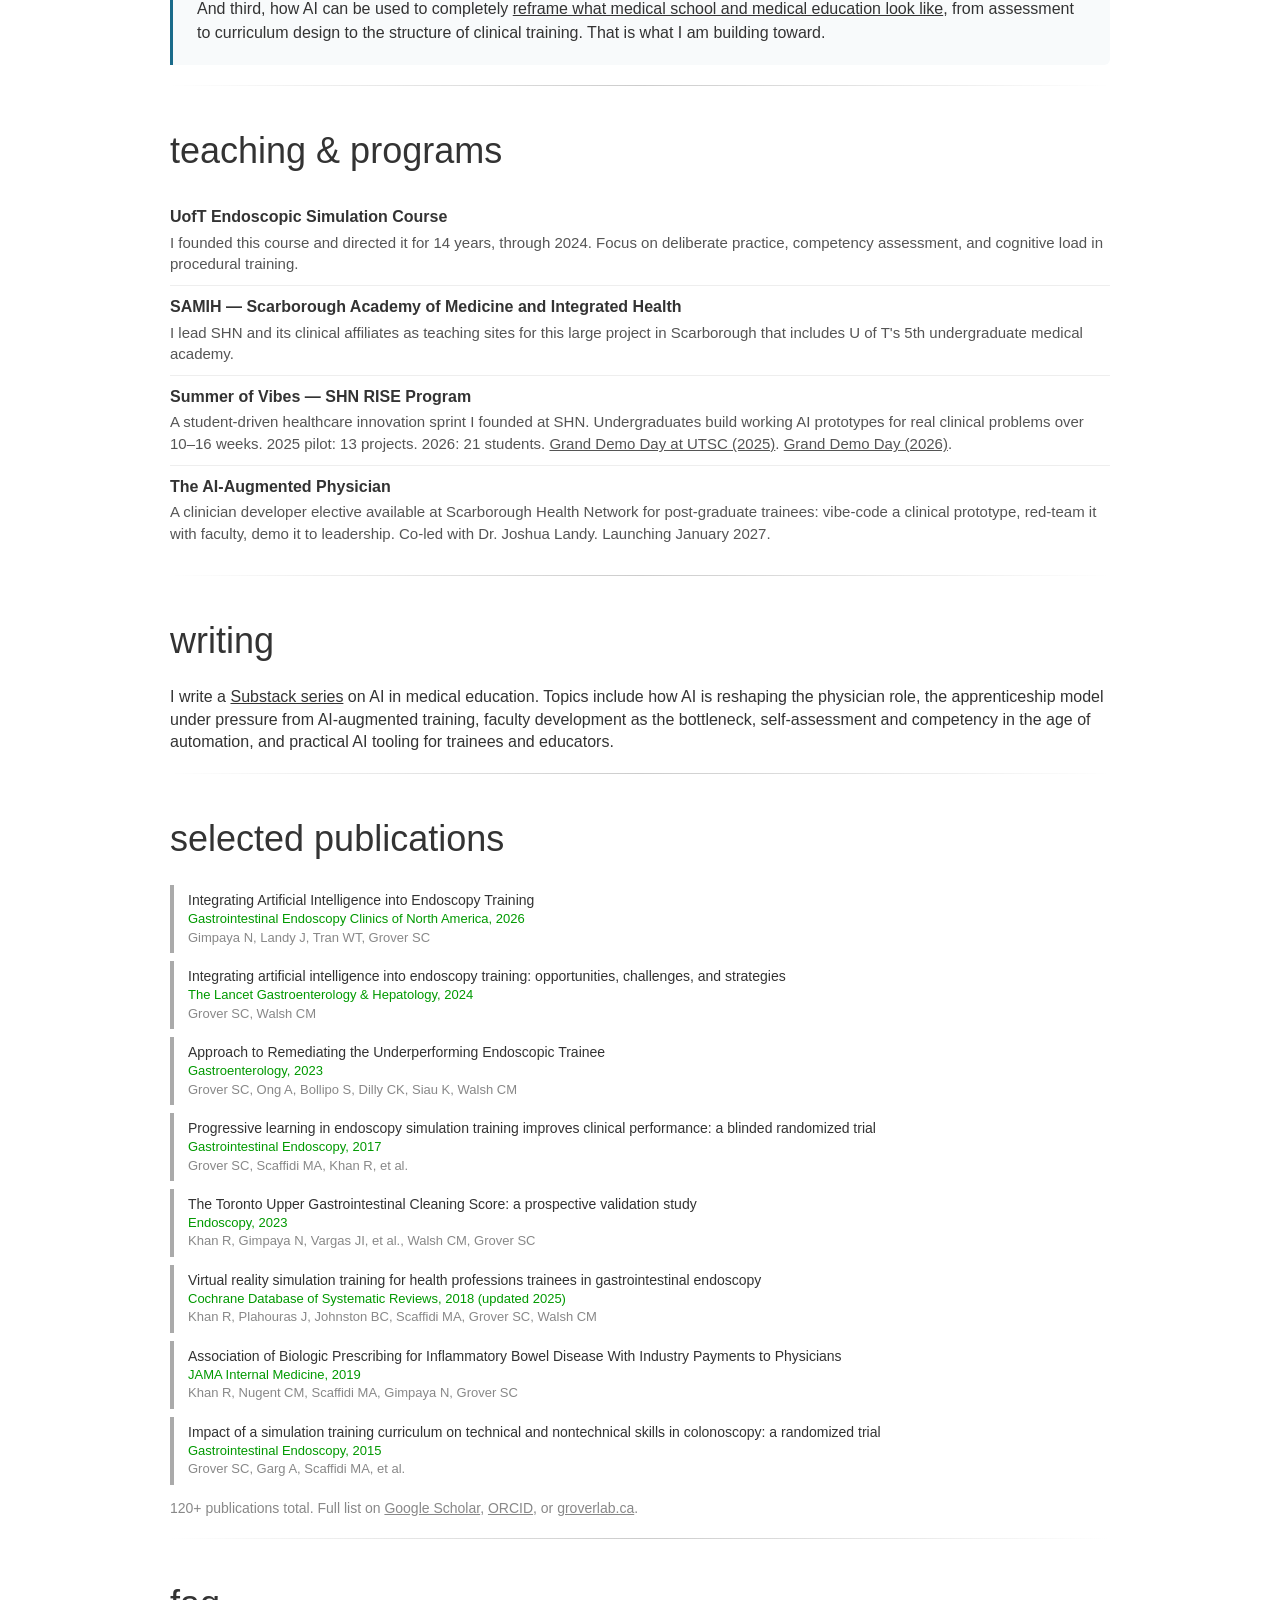
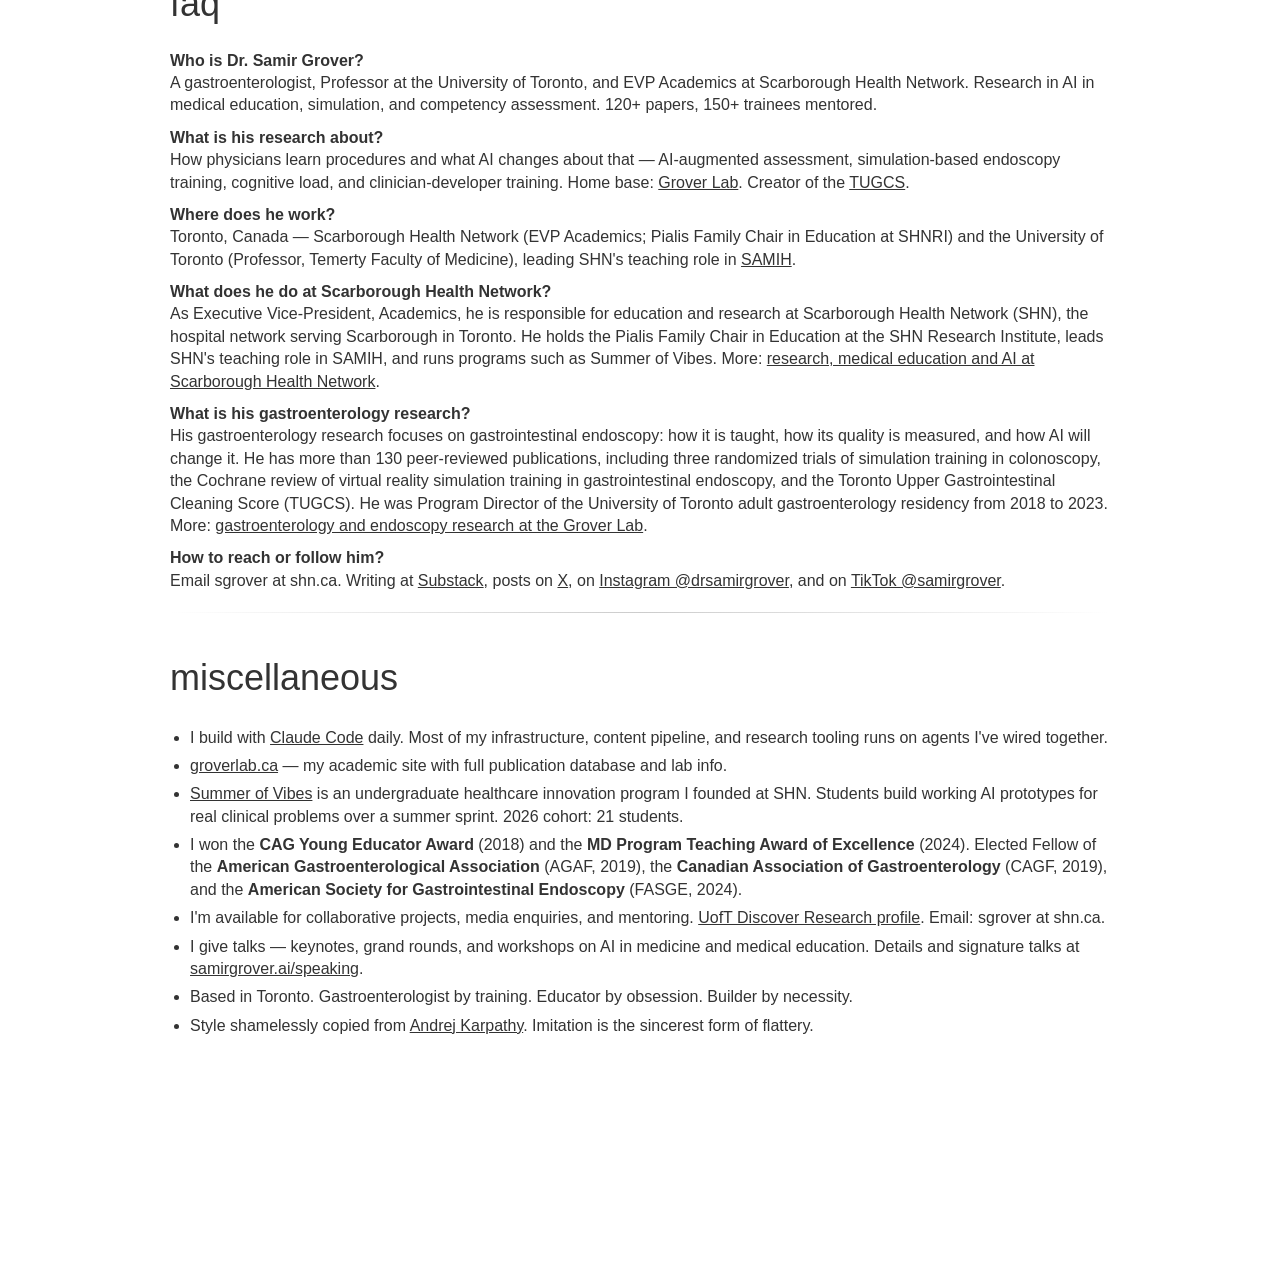
==== commit 0bdb7706: "Add gastroenterology research answer; update publication count to 130+ Co-Authored-By: Claude Fable " ====
--- a/index.html
+++ b/index.html
@@ -207,6 +207,14 @@
       },
       {
         "@type": "Question",
+        "name": "What is Dr. Grover's gastroenterology research?",
+        "acceptedAnswer": {
+          "@type": "Answer",
+          "text": "Dr. Grover's gastroenterology research focuses on gastrointestinal endoscopy: how it is taught, how its quality is measured, and how AI will change it. He has more than 130 peer-reviewed publications, including three randomized trials of simulation training in colonoscopy, the Cochrane review of virtual reality simulation training in gastrointestinal endoscopy, and the Toronto Upper Gastrointestinal Cleaning Score (TUGCS). He was Program Director of the University of Toronto adult gastroenterology residency from 2018 to 2023. More: https://www.groverlab.ca/gastroenterology-endoscopy-research/"
+        }
+      },
+      {
+        "@type": "Question",
         "name": "What is Summer of Vibes?",
         "acceptedAnswer": {
           "@type": "Answer",
@@ -243,6 +251,7 @@
   <link rel="icon" href="favicon.svg" type="image/svg+xml" />
   <link rel="icon" href="favicon.ico" sizes="any" />
   <link rel="stylesheet" href="style.css" />
+<link rel="alternate" type="text/markdown" href="https://samirgrover.ai/index.md">
 </head>
 <body>
 
@@ -329,7 +338,7 @@
 <div class="container" id="bio">
   <div class="ctitle">bio</div>
   <p>
-    I'm a gastroenterologist and clinician-educator at the University of Toronto and <a href="https://www.shn.ca">Scarborough Health Network</a>. I spent 15 years at St. Michael's Hospital doing endoscopy, teaching residents, running simulation research, and eventually directing the GI training program. In 2023 I moved to SHN to help stand up the clinical teaching infrastructure for our large expansion as the clinical site of SAMIH, a collaborative integrated health program between the <a href="https://temertymedicine.utoronto.ca">Temerty Faculty of Medicine</a> and the <a href="https://www.utsc.utoronto.ca">University of Toronto Scarborough Campus</a>. I've published 120+ papers, mostly on how people learn to do procedures and what happens when they don't. I build student programs like the <a href="https://www.shn.ca/summer-of-vibes/">Summer of Vibes</a> working with Dr. <a href="https://www.linkedin.com/in/joshua-landy-a0655236/">Joshua Landy</a>. More recently I've been thinking about what happens to all of that when AI enters the picture and am building around that.
+    I'm a gastroenterologist and clinician-educator at the University of Toronto and <a href="https://www.shn.ca">Scarborough Health Network</a>. I spent 15 years at St. Michael's Hospital doing endoscopy, teaching residents, running simulation research, and eventually directing the GI training program. In 2023 I moved to SHN to help stand up the clinical teaching infrastructure for our large expansion as the clinical site of SAMIH, a collaborative integrated health program between the <a href="https://temertymedicine.utoronto.ca">Temerty Faculty of Medicine</a> and the <a href="https://www.utsc.utoronto.ca">University of Toronto Scarborough Campus</a>. I've published 130+ papers, mostly on how people learn to do procedures and what happens when they don't. I build student programs like the <a href="https://www.shn.ca/summer-of-vibes/">Summer of Vibes</a> working with Dr. <a href="https://www.linkedin.com/in/joshua-landy-a0655236/">Joshua Landy</a>. More recently I've been thinking about what happens to all of that when AI enters the picture and am building around that.
   </p>
 </div>
 
@@ -461,6 +470,8 @@
   Toronto, Canada — Scarborough Health Network (EVP Academics; Pialis Family Chair in Education at SHNRI) and the University of Toronto (Professor, Temerty Faculty of Medicine), leading SHN's teaching role in <a href="https://www.utsc.utoronto.ca/samih/">SAMIH</a>.</p>
   <p style="margin-bottom:10px;"><b>What does he do at Scarborough Health Network?</b><br />
   As Executive Vice-President, Academics, he is responsible for education and research at Scarborough Health Network (SHN), the hospital network serving Scarborough in Toronto. He holds the Pialis Family Chair in Education at the SHN Research Institute, leads SHN's teaching role in SAMIH, and runs programs such as Summer of Vibes. More: <a href="https://www.groverlab.ca/scarborough-health-network/">research, medical education and AI at Scarborough Health Network</a>.</p>
+  <p style="margin-bottom:10px;"><b>What is his gastroenterology research?</b><br />
+  His gastroenterology research focuses on gastrointestinal endoscopy: how it is taught, how its quality is measured, and how AI will change it. He has more than 130 peer-reviewed publications, including three randomized trials of simulation training in colonoscopy, the Cochrane review of virtual reality simulation training in gastrointestinal endoscopy, and the Toronto Upper Gastrointestinal Cleaning Score (TUGCS). He was Program Director of the University of Toronto adult gastroenterology residency from 2018 to 2023. More: <a href="https://www.groverlab.ca/gastroenterology-endoscopy-research/">gastroenterology and endoscopy research at the Grover Lab</a>.</p>
   <p style="margin-bottom:10px;"><b>How to reach or follow him?</b><br />
   Email sgrover at shn.ca. Writing at <a href="https://samirgrovermd.substack.com">Substack</a>, posts on <a href="https://x.com/Samir_Grover">X</a>, on <a href="https://www.instagram.com/drsamirgrover/">Instagram @drsamirgrover</a>, and on <a href="https://www.tiktok.com/@samirgrover">TikTok @samirgrover</a>.</p>
 </div>
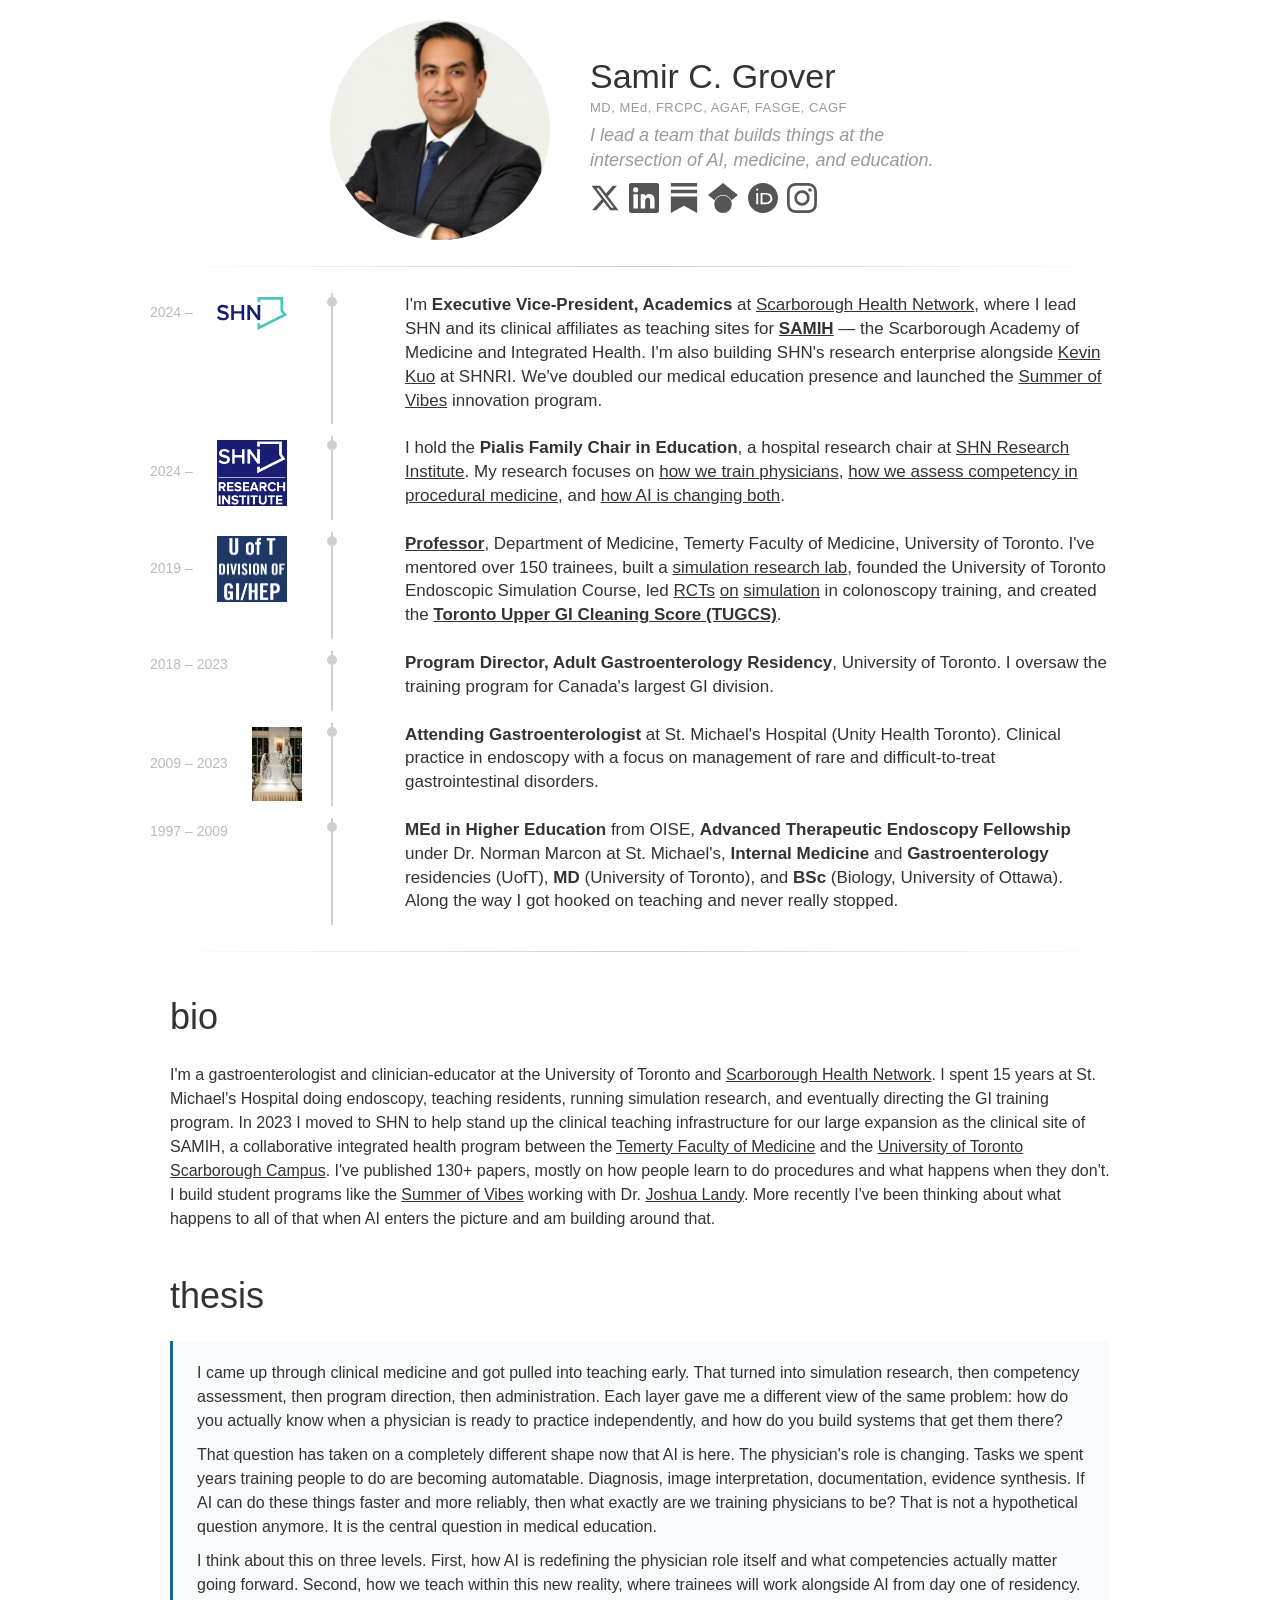
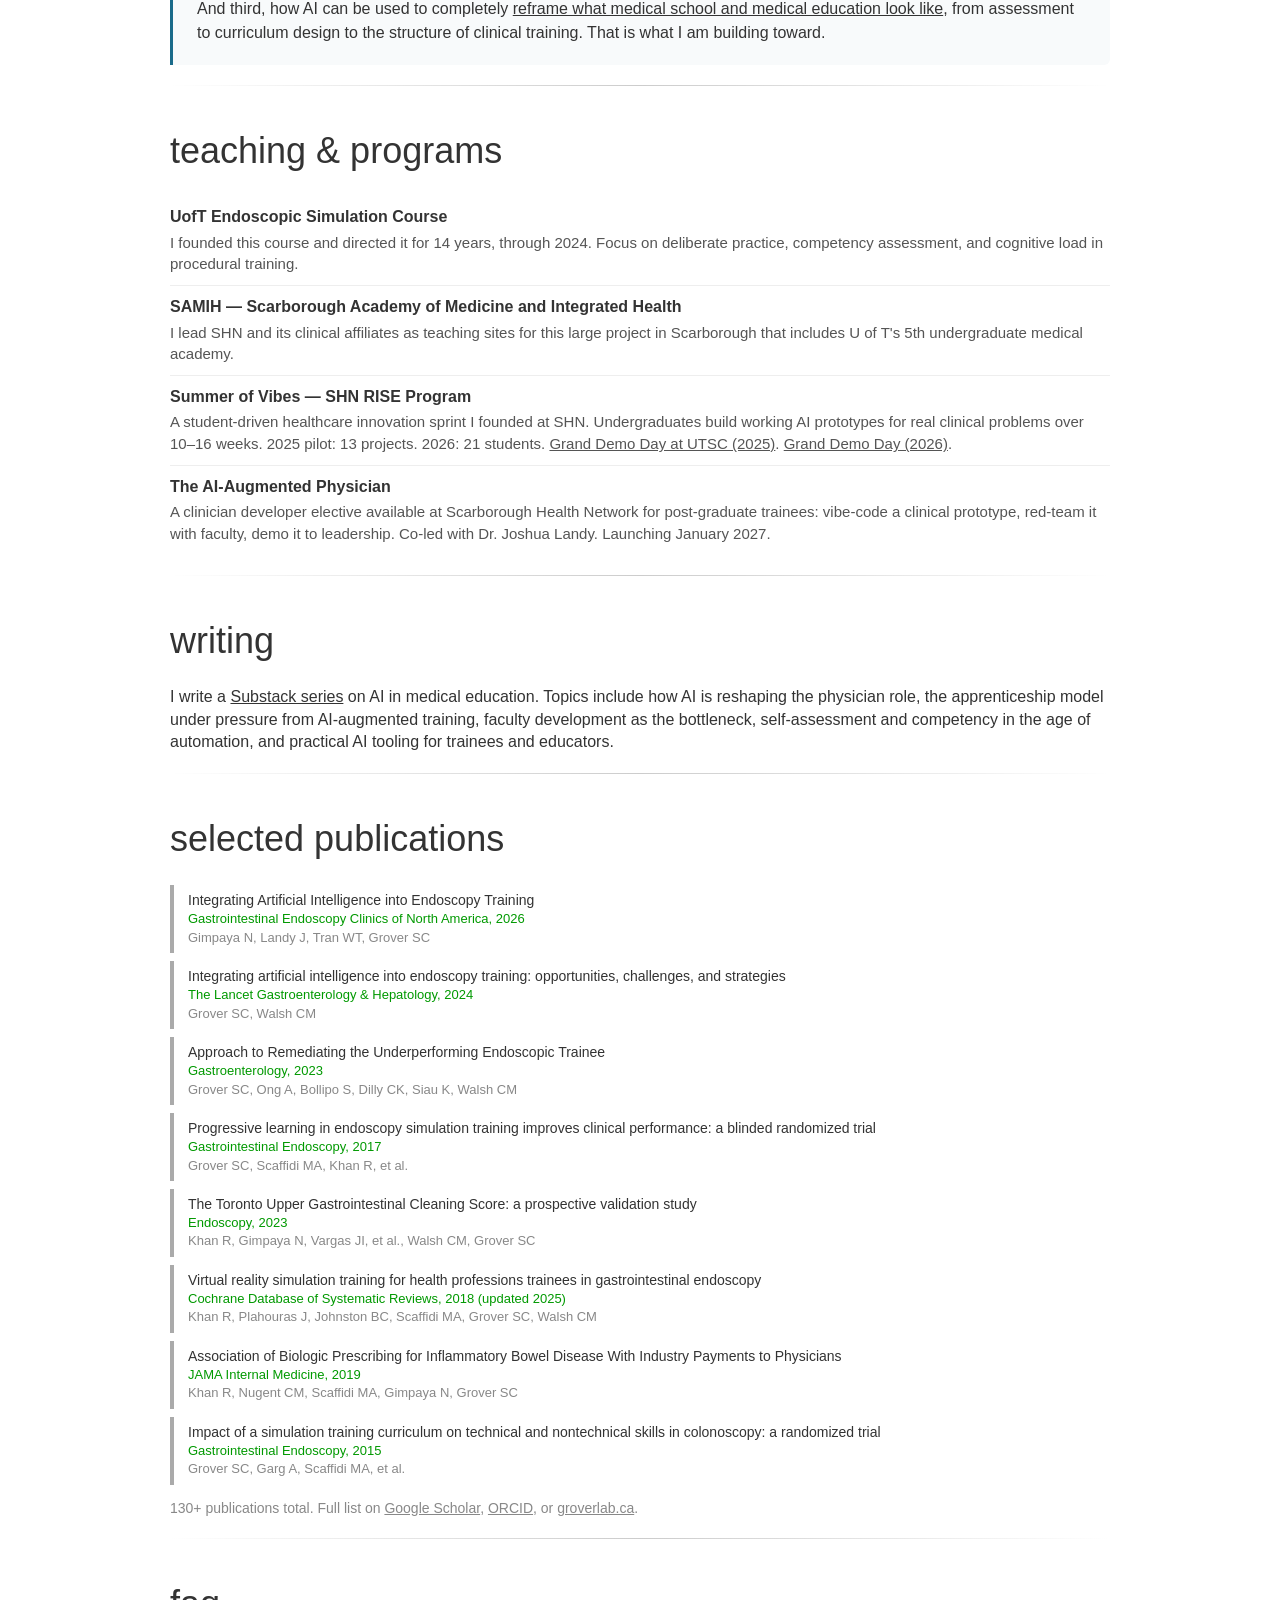
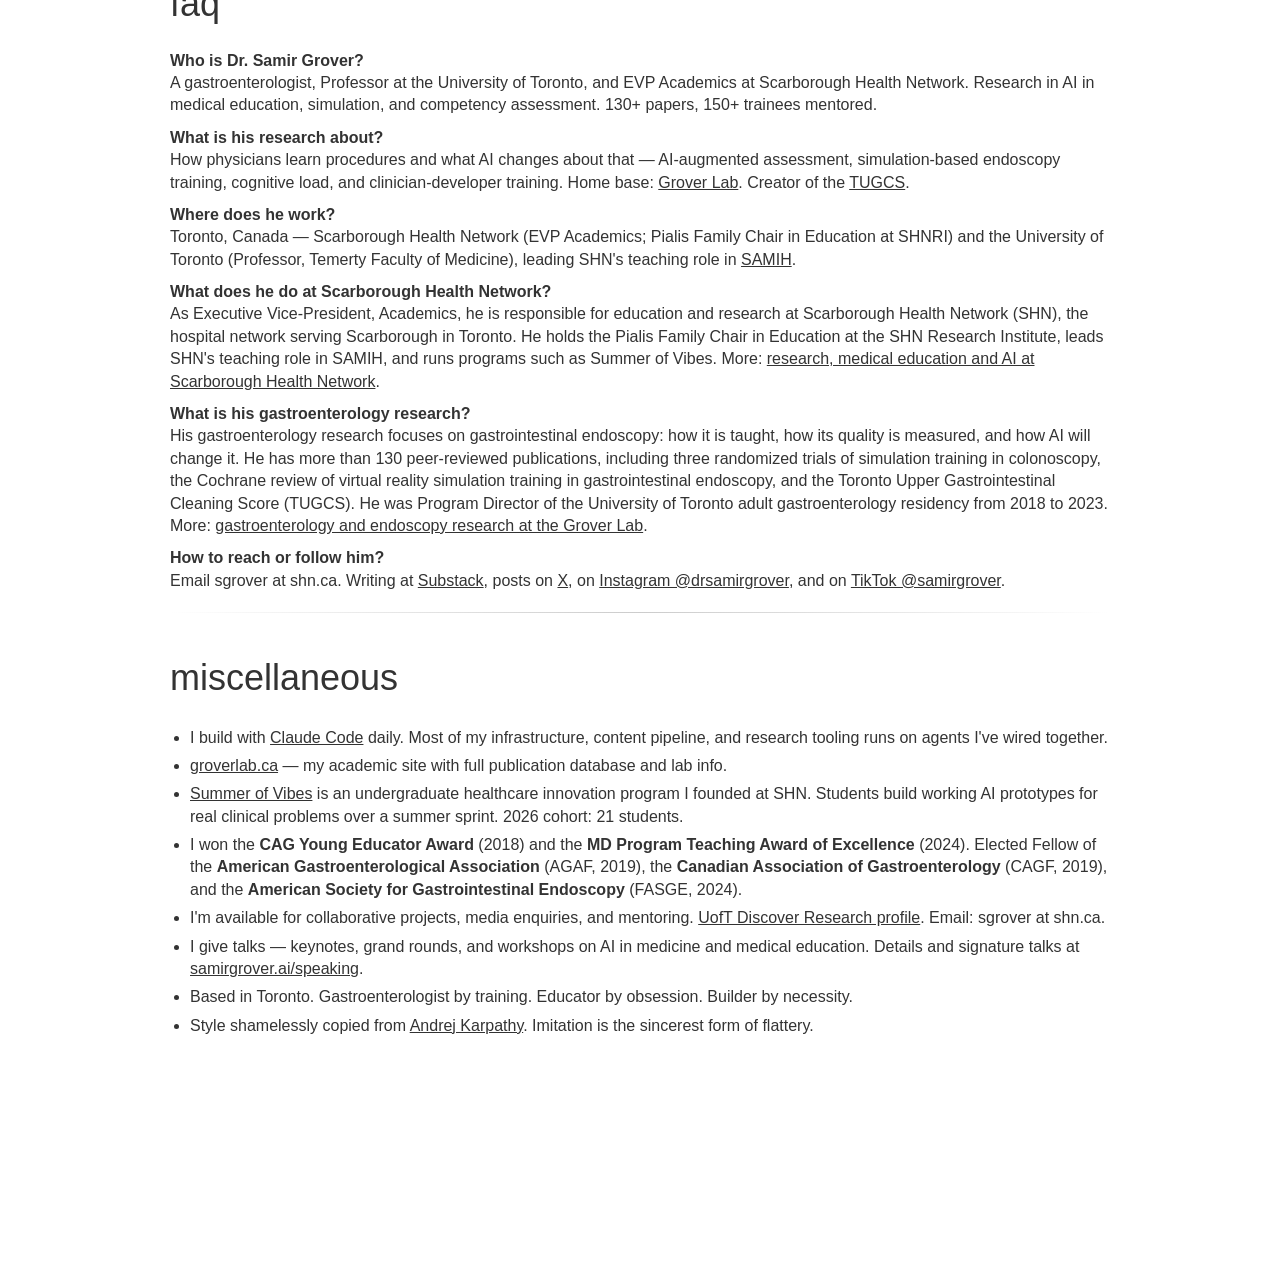
==== commit c9ae2d67: "Update remaining publication counts to 130+ Co-Authored-By: Claude Fable 5.2 <noreply@anthropic.com>" ====
--- a/index.html
+++ b/index.html
@@ -178,7 +178,7 @@
         "name": "Who is Dr. Samir Grover?",
         "acceptedAnswer": {
           "@type": "Answer",
-          "text": "Dr. Samir C. Grover is a gastroenterologist, Professor in the Division of Gastroenterology and Hepatology at the University of Toronto, and Executive Vice-President of Academics at Scarborough Health Network. His research focuses on AI in medical education, simulation-based training, and procedural competency assessment. He has published 120+ peer-reviewed papers and mentored over 150 trainees."
+          "text": "Dr. Samir C. Grover is a gastroenterologist, Professor in the Division of Gastroenterology and Hepatology at the University of Toronto, and Executive Vice-President of Academics at Scarborough Health Network. His research focuses on AI in medical education, simulation-based training, and procedural competency assessment. He has published 130+ peer-reviewed papers and mentored over 150 trainees."
         }
       },
       {
@@ -451,7 +451,7 @@
   </div>
 
   <p style="font-size:14px; color:#888; margin-top:14px;">
-    120+ publications total. Full list on <a href="https://scholar.google.com/citations?user=-F_MCWQAAAAJ">Google Scholar</a>,
+    130+ publications total. Full list on <a href="https://scholar.google.com/citations?user=-F_MCWQAAAAJ">Google Scholar</a>,
     <a href="https://orcid.org/0000-0003-3392-1220">ORCID</a>, or
     <a href="https://groverlab.ca">groverlab.ca</a>.
   </p>
@@ -463,7 +463,7 @@
 <div class="container" id="faq">
   <div class="ctitle">faq</div>
   <p style="margin-bottom:10px;"><b>Who is Dr. Samir Grover?</b><br />
-  A gastroenterologist, Professor at the University of Toronto, and EVP Academics at Scarborough Health Network. Research in AI in medical education, simulation, and competency assessment. 120+ papers, 150+ trainees mentored.</p>
+  A gastroenterologist, Professor at the University of Toronto, and EVP Academics at Scarborough Health Network. Research in AI in medical education, simulation, and competency assessment. 130+ papers, 150+ trainees mentored.</p>
   <p style="margin-bottom:10px;"><b>What is his research about?</b><br />
   How physicians learn procedures and what AI changes about that — AI-augmented assessment, simulation-based endoscopy training, cognitive load, and clinician-developer training. Home base: <a href="https://groverlab.ca">Grover Lab</a>. Creator of the <a href="https://pubmed.ncbi.nlm.nih.gov/35642290/">TUGCS</a>.</p>
   <p style="margin-bottom:10px;"><b>Where does he work?</b><br />
